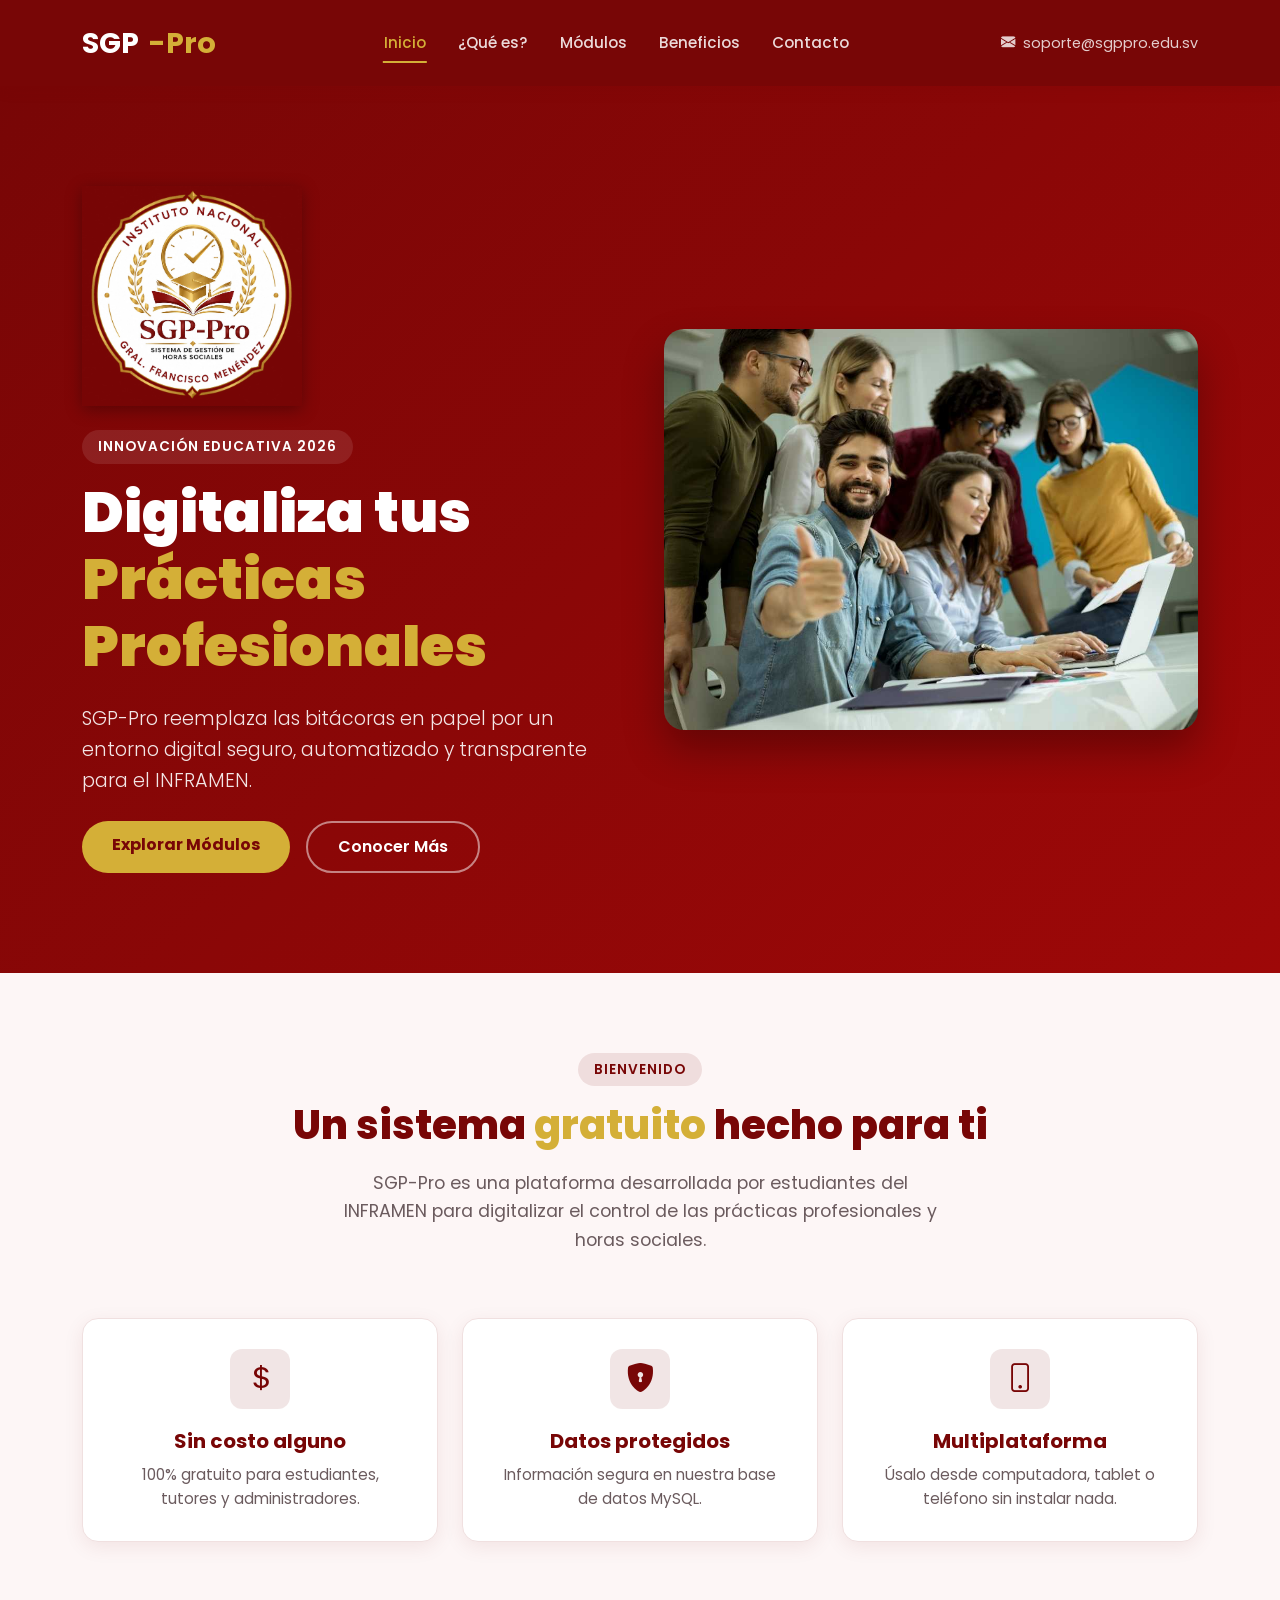
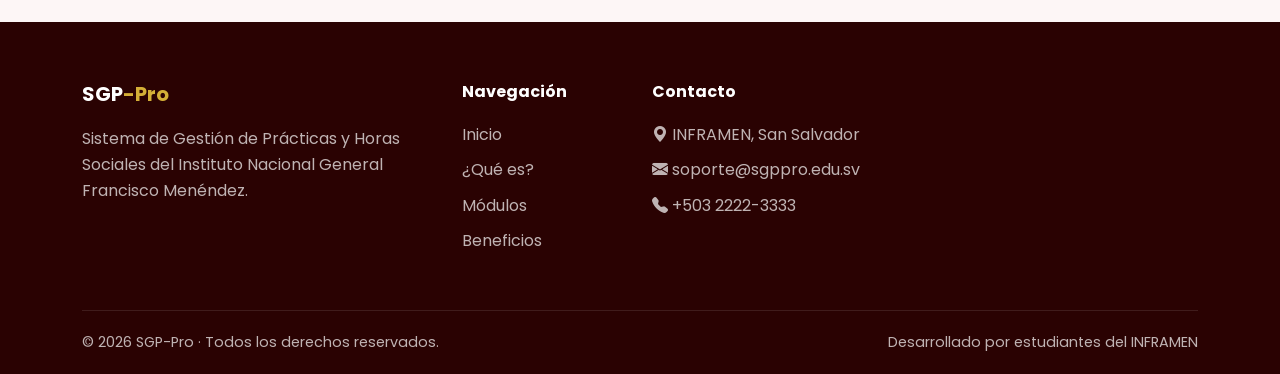
==== index.html @ e83a27ab "Add files via upload" ====
<!DOCTYPE html>
<html lang="es">
<head>
    <meta charset="UTF-8">
    <meta name="viewport" content="width=device-width, initial-scale=1.0">
    <title>Inicio | SGP-Pro</title>
    <link href="https://cdn.jsdelivr.net/npm/bootstrap@5.3.2/dist/css/bootstrap.min.css" rel="stylesheet">
    <link rel="stylesheet" href="https://cdn.jsdelivr.net/npm/bootstrap-icons@1.11.1/font/bootstrap-icons.css">
    <link href="https://fonts.googleapis.com/css2?family=Poppins:wght@300;400;500;600;700;800;900&display=swap" rel="stylesheet">
    <link rel="stylesheet" href="css/styles.css">
</head>
<body>

    <!-- NAVBAR HORIZONTAL (Solo texto, sin logo) -->
    <nav class="navbar navbar-expand-lg navbar-custom sticky-top">
        <div class="container">
            <a class="navbar-brand" href="index.html">
                SGP<span>-Pro</span>
            </a>
            <button class="navbar-toggler" type="button" data-bs-toggle="collapse" data-bs-target="#menuPrincipal">
                <span class="navbar-toggler-icon"></span>
            </button>
            <div class="collapse navbar-collapse" id="menuPrincipal">
                <ul class="navbar-nav mx-auto mb-2 mb-lg-0">
                    <li class="nav-item"><a class="nav-link active" href="index.html">Inicio</a></li>
                    <li class="nav-item"><a class="nav-link" href="que-es.html">¿Qué es?</a></li>
                    <li class="nav-item"><a class="nav-link" href="modulos.html">Módulos</a></li>
                    <li class="nav-item"><a class="nav-link" href="beneficios.html">Beneficios</a></li>
                    <li class="nav-item"><a class="nav-link" href="contacto.html">Contacto</a></li>
                </ul>
                <a href="mailto:soporte@sgppro.edu.sv" class="nav-contact d-none d-lg-flex">
                    <i class="bi bi-envelope-fill"></i> soporte@sgppro.edu.sv
                </a>
            </div>
        </div>
    </nav>

    <!-- HERO -->
    <section class="hero-section">
        <div class="container">
            <div class="row align-items-center g-5">
                <div class="col-lg-6">
                    <!-- ✅ LOGO AQUÍ, ENCIMA DE LA ETIQUETA -->
                    <img src="img/logo.png" alt="Logo SGP-Pro" class="hero-logo mb-4">
                    
                    <span class="section-tag" style="background: rgba(255,255,255,0.1); color: #fff;">Innovación Educativa 2026</span>
                    <h1 class="mb-4">Digitaliza tus <span class="text-gold">Prácticas Profesionales</span></h1>
                    <p class="lead mb-4">SGP-Pro reemplaza las bitácoras en papel por un entorno digital seguro, automatizado y transparente para el INFRAMEN.</p>
                    <div class="d-flex gap-3 flex-wrap">
                        <a href="modulos.html" class="btn btn-gold">Explorar Módulos</a>
                        <a href="que-es.html" class="btn btn-outline-custom">Conocer Más</a>
                    </div>
                </div>
                <div class="col-lg-6">
                    <img src="img/hero-estudiantes.jpg" alt="Estudiantes del INFRAMEN" class="hero-img">
                </div>
            </div>
        </div>
    </section>

    <!-- RESUMEN -->
    <section class="section-padding">
        <div class="container text-center">
            <span class="section-tag">Bienvenido</span>
            <h2 class="section-title">Un sistema <span class="text-gold">gratuito</span> hecho para ti</h2>
            <p class="section-subtitle">SGP-Pro es una plataforma desarrollada por estudiantes del INFRAMEN para digitalizar el control de las prácticas profesionales y horas sociales.</p>
            <div class="row g-4 mt-4">
                <div class="col-md-4">
                    <div class="card-custom">
                        <div class="card-icon mx-auto"><i class="bi bi-currency-dollar"></i></div>
                        <h4>Sin costo alguno</h4>
                        <p>100% gratuito para estudiantes, tutores y administradores.</p>
                    </div>
                </div>
                <div class="col-md-4">
                    <div class="card-custom">
                        <div class="card-icon mx-auto"><i class="bi bi-shield-lock-fill"></i></div>
                        <h4>Datos protegidos</h4>
                        <p>Información segura en nuestra base de datos MySQL.</p>
                    </div>
                </div>
                <div class="col-md-4">
                    <div class="card-custom">
                        <div class="card-icon mx-auto"><i class="bi bi-phone"></i></div>
                        <h4>Multiplataforma</h4>
                        <p>Úsalo desde computadora, tablet o teléfono sin instalar nada.</p>
                    </div>
                </div>
            </div>
        </div>
    </section>

    <!-- FOOTER -->
    <footer class="footer">
        <div class="container">
            <div class="row g-4">
                <div class="col-lg-4">
                    <h5>SGP<span class="text-gold">-Pro</span></h5>
                    <p>Sistema de Gestión de Prácticas y Horas Sociales del Instituto Nacional General Francisco Menéndez.</p>
                </div>
                <div class="col-lg-2 col-6">
                    <h6>Navegación</h6>
                    <ul>
                        <li><a href="index.html">Inicio</a></li>
                        <li><a href="que-es.html">¿Qué es?</a></li>
                        <li><a href="modulos.html">Módulos</a></li>
                        <li><a href="beneficios.html">Beneficios</a></li>
                    </ul>
                </div>
                <div class="col-lg-3 col-6">
                    <h6>Contacto</h6>
                    <ul>
                        <li><i class="bi bi-geo-alt-fill"></i> INFRAMEN, San Salvador</li>
                        <li><i class="bi bi-envelope-fill"></i> soporte@sgppro.edu.sv</li>
                        <li><i class="bi bi-telephone-fill"></i> +503 2222-3333</li>
                    </ul>
                </div>
            </div>
            <div class="footer-bottom">
                <div>© 2026 SGP-Pro · Todos los derechos reservados.</div>
                <div>Desarrollado por estudiantes del INFRAMEN</div>
            </div>
        </div>
    </footer>

    <script src="https://cdn.jsdelivr.net/npm/bootstrap@5.3.2/dist/js/bootstrap.bundle.min.js"></script>
</body>
</html>
---- css/styles.css ----
/* ============================================================
   SGP-PRO - HOJA DE ESTILOS PRINCIPAL
   Paleta: Rojo Sangre (#780606) + Dorado (#D4AF37)
   ============================================================ */

/* ==================== VARIABLES Y RESET ==================== */
:root {
    --color-primary: #780606;       /* Rojo Sangre Principal */
    --color-primary-light: #9e0808; /* Rojo Sangre Claro */
    --color-primary-dark: #4a0303;  /* Rojo Sangre Oscuro */
    --color-gold: #D4AF37;          /* Dorado (Acento) */
    --color-gold-hover: #B8962E;
    --color-bg-light: #fdf6f6;      /* Fondo claro con tinte rojo sutil */
    --color-text-dark: #2a0202;     /* Texto oscuro con tinte rojo */
    --color-text-muted: #6b5b5e;    /* Texto secundario */
    --color-text-light: #ffffff;
    --font-main: 'Poppins', sans-serif;
    --font-secondary: 'Inter', sans-serif;
}

* {
    margin: 0;
    padding: 0;
    box-sizing: border-box;
}

html {
    scroll-behavior: smooth;
}

body {
    font-family: var(--font-main);
    color: var(--color-text-dark);
    background-color: var(--color-bg-light);
    overflow-x: hidden;
    line-height: 1.6;
}

/* Utilidades de color */
.text-gold { color: var(--color-gold) !important; }
.text-primary-custom { color: var(--color-primary) !important; }
.bg-primary-custom { background-color: var(--color-primary) !important; }
.bg-light-custom { background-color: #fdf6f6 !important; }

/* ==================== NAVBAR HORIZONTAL ==================== */
.navbar-custom {
    background-color: var(--color-primary);
    padding: 15px 0;
    box-shadow: 0 4px 12px rgba(120, 6, 6, 0.2);
    transition: all 0.3s ease;
}

.navbar-custom .navbar-brand {
    display: flex;
    align-items: center;
    gap: 10px;
    color: white;
    font-weight: 700;
    font-size: 1.8rem; /* Texto un poco más grande ya que no hay logo */
    text-decoration: none;
}

.navbar-custom .navbar-brand span {
    color: var(--color-gold);
}

.navbar-custom .nav-link {
    color: rgba(255, 255, 255, 0.85) !important;
    font-weight: 500;
    font-size: 0.95rem;
    padding: 8px 16px !important;
    transition: color 0.3s ease;
    position: relative;
}

.navbar-custom .nav-link:hover,
.navbar-custom .nav-link.active {
    color: var(--color-gold) !important;
}

.navbar-custom .nav-link::after {
    content: '';
    position: absolute;
    bottom: 0;
    left: 50%;
    transform: translateX(-50%);
    width: 0;
    height: 2px;
    background-color: var(--color-gold);
    transition: width 0.3s ease;
}

.navbar-custom .nav-link:hover::after,
.navbar-custom .nav-link.active::after {
    width: 60%;
}

.navbar-custom .navbar-toggler {
    border-color: rgba(255,255,255,0.3);
}

.navbar-custom .navbar-toggler-icon {
    background-image: url("data:image/svg+xml,%3csvg xmlns='http://www.w3.org/2000/svg' viewBox='0 0 30 30'%3e%3cpath stroke='rgba(255, 255, 255, 0.8)' stroke-linecap='round' stroke-miterlimit='10' stroke-width='2' d='M4 7h22M4 15h22M4 23h22'/%3e%3c/svg%3e");
}

.nav-contact {
    color: rgba(255,255,255,0.8);
    font-size: 0.9rem;
    display: flex;
    align-items: center;
    gap: 8px;
    text-decoration: none;
    transition: color 0.3s ease;
}

.nav-contact:hover { color: var(--color-gold); }

/* ==================== HERO / CABECERAS DE PÁGINA ==================== */
.page-header {
    background: linear-gradient(135deg, var(--color-primary) 0%, var(--color-primary-light) 100%);
    padding: 80px 0 60px;
    color: white;
    text-align: center;
    position: relative;
}

.page-header h1 {
    font-size: 3rem;
    font-weight: 800;
    margin-bottom: 15px;
}

.page-header p {
    font-size: 1.15rem;
    opacity: 0.9;
    max-width: 700px;
    margin: 0 auto;
}

/* Hero de inicio específico */
.hero-section {
    background: linear-gradient(135deg, var(--color-primary) 0%, var(--color-primary-light) 100%);
    padding: 100px 0;
    color: white;
    position: relative;
    overflow: hidden;
}

.hero-logo {
    height: 220px; /* Antes 90px */
    width: auto;
    display: block;
    filter: drop-shadow(0 4px 8px rgba(0,0,0,0.3));
    margin-bottom: 20px;
}

.hero-section h1 {
    font-size: 3.5rem;
    font-weight: 900;
    line-height: 1.2;
}

.hero-section .lead {
    font-size: 1.2rem;
    opacity: 0.9;
}

.hero-img {
    border-radius: 20px;
    box-shadow: 0 20px 40px rgba(0,0,0,0.3);
    width: 100%;
    height: auto;
    object-fit: cover;
}

/* ==================== SECCIONES ==================== */
.section-padding { padding: 80px 0; }

.section-tag {
    display: inline-block;
    background-color: rgba(120, 6, 6, 0.1);
    color: var(--color-primary);
    padding: 6px 16px;
    border-radius: 50px;
    font-size: 0.85rem;
    font-weight: 600;
    text-transform: uppercase;
    letter-spacing: 1px;
    margin-bottom: 15px;
}

.section-title {
    font-size: 2.5rem;
    font-weight: 800;
    margin-bottom: 20px;
    color: var(--color-primary);
}

.section-subtitle {
    font-size: 1.1rem;
    color: var(--color-text-muted);
    max-width: 600px;
    margin: 0 auto 40px;
}

.lead-text {
    font-size: 1.15rem;
    color: var(--color-text-muted);
    line-height: 1.8;
}

/* ==================== TARJETAS GENÉRICAS ==================== */
.card-custom {
    background: white;
    border-radius: 16px;
    padding: 30px;
    box-shadow: 0 5px 20px rgba(120, 6, 6, 0.08);
    transition: transform 0.3s ease, box-shadow 0.3s ease;
    border: 1px solid #f0e0e0;
    height: 100%;
}

.card-custom:hover {
    transform: translateY(-8px);
    box-shadow: 0 15px 30px rgba(120, 6, 6, 0.15);
}

.card-icon {
    width: 60px;
    height: 60px;
    background-color: rgba(120, 6, 6, 0.1);
    color: var(--color-primary);
    border-radius: 12px;
    display: flex;
    align-items: center;
    justify-content: center;
    font-size: 1.8rem;
    margin-bottom: 20px;
}

.card-custom h4 {
    font-size: 1.25rem;
    font-weight: 700;
    margin-bottom: 10px;
    color: var(--color-primary);
}

.card-custom p {
    color: var(--color-text-muted);
    font-size: 0.95rem;
    margin-bottom: 0;
}

/* ==================== PROBLEMA / SOLUCIÓN ==================== */
.problem-card, .solution-card {
    background: white;
    border-radius: 16px;
    padding: 35px;
    height: 100%;
    box-shadow: 0 5px 20px rgba(120, 6, 6, 0.08);
    border: 1px solid #f0e0e0;
}

.problem-card { border-top: 4px solid #dc3545; }
.solution-card { border-top: 4px solid #198754; }

.card-icon-problem, .card-icon-solution {
    width: 60px;
    height: 60px;
    border-radius: 12px;
    display: flex;
    align-items: center;
    justify-content: center;
    font-size: 1.8rem;
    margin-bottom: 20px;
}

.card-icon-problem { background: rgba(220, 53, 69, 0.1); color: #dc3545; }
.card-icon-solution { background: rgba(25, 135, 84, 0.1); color: #198754; }

.problem-list, .solution-list {
    list-style: none;
    padding: 0;
    margin: 0;
}

.problem-list li, .solution-list li {
    padding: 10px 0;
    font-size: 0.95rem;
    color: var(--color-text-muted);
    display: flex;
    align-items: center;
    gap: 10px;
}

.problem-list li i { color: #dc3545; }
.solution-list li i { color: #198754; }

/* ==================== PASOS (CÓMO FUNCIONA) ==================== */
.step-card {
    background: white;
    border-radius: 16px;
    padding: 30px 20px;
    text-align: center;
    height: 100%;
    box-shadow: 0 5px 20px rgba(120, 6, 6, 0.08);
    border: 1px solid #f0e0e0;
    position: relative;
    transition: transform 0.3s ease;
}

.step-card:hover { transform: translateY(-8px); }

.step-number {
    position: absolute;
    top: -15px;
    left: 20px;
    background: var(--color-gold);
    color: var(--color-primary);
    font-weight: 800;
    font-size: 1.1rem;
    padding: 5px 15px;
    border-radius: 50px;
}

.step-icon {
    width: 70px;
    height: 70px;
    background: rgba(120, 6, 6, 0.1);
    color: var(--color-primary);
    border-radius: 50%;
    display: flex;
    align-items: center;
    justify-content: center;
    font-size: 2rem;
    margin: 20px auto 15px;
}

.step-card h5 {
    color: var(--color-primary);
    font-weight: 700;
    margin-bottom: 10px;
}

.step-card p {
    color: var(--color-text-muted);
    font-size: 0.9rem;
    margin: 0;
}

/* ==================== TESTIMONIOS ==================== */
.testimonial-card {
    background: white;
    border-radius: 16px;
    padding: 30px;
    height: 100%;
    box-shadow: 0 5px 20px rgba(120, 6, 6, 0.08);
    border: 1px solid #f0e0e0;
}

.testimonial-card .stars {
    color: var(--color-gold);
    margin-bottom: 15px;
    font-size: 1.1rem;
}

.testimonial-card p {
    font-style: italic;
    color: var(--color-text-muted);
    margin-bottom: 20px;
}

.testimonial-author {
    display: flex;
    align-items: center;
    gap: 12px;
}

.testimonial-author .avatar {
    width: 45px;
    height: 45px;
    background: var(--color-primary);
    color: white;
    border-radius: 50%;
    display: flex;
    align-items: center;
    justify-content: center;
    font-weight: 700;
}

.testimonial-author strong {
    display: block;
    color: var(--color-primary);
    font-size: 0.95rem;
}

.testimonial-author small {
    color: var(--color-text-muted);
    font-size: 0.8rem;
}

/* ==================== FAQ / ACORDEÓN ==================== */
.accordion-item {
    border: 1px solid #f0e0e0;
    border-radius: 12px !important;
    margin-bottom: 12px;
    overflow: hidden;
    box-shadow: 0 3px 10px rgba(120, 6, 6, 0.05);
}

.accordion-button {
    background: white;
    color: var(--color-primary);
    font-weight: 600;
    padding: 18px 20px;
}

.accordion-button:not(.collapsed) {
    background: rgba(120, 6, 6, 0.05);
    color: var(--color-primary);
    box-shadow: none;
}

.accordion-button:focus {
    box-shadow: 0 0 0 0.25rem rgba(120, 6, 6, 0.15);
    border-color: var(--color-primary);
}

.accordion-button i {
    color: var(--color-gold);
}

.accordion-body {
    color: var(--color-text-muted);
    font-size: 0.95rem;
}

/* ==================== BOTONES ==================== */
.btn-gold {
    background-color: var(--color-gold);
    color: var(--color-primary);
    font-weight: 700;
    padding: 12px 30px;
    border-radius: 50px;
    border: none;
    transition: all 0.3s ease;
}

.btn-gold:hover {
    background-color: var(--color-gold-hover);
    color: var(--color-primary);
    transform: scale(1.05);
}

.btn-outline-custom {
    border: 2px solid rgba(255,255,255,0.5);
    color: white;
    font-weight: 600;
    padding: 12px 30px;
    border-radius: 50px;
    background: transparent;
    transition: all 0.3s ease;
}

.btn-outline-custom:hover {
    background-color: white;
    color: var(--color-primary);
    border-color: white;
}

/* ==================== FORMULARIOS ==================== */
.form-control {
    border: 1px solid #e0d0d0;
    border-radius: 10px;
    padding: 12px 16px;
    font-family: var(--font-main);
}

.form-control:focus {
    border-color: var(--color-primary);
    box-shadow: 0 0 0 0.25rem rgba(120, 6, 6, 0.15);
}

.form-label {
    font-weight: 600;
    color: var(--color-primary);
    font-size: 0.9rem;
}

/* ==================== FOOTER ==================== */
.footer {
    background-color: #2a0202;
    color: rgba(255,255,255,0.7);
    padding: 60px 0 20px;
}

.footer h5, .footer h6 {
    color: white;
    font-weight: 700;
    margin-bottom: 20px;
}

.footer a {
    color: rgba(255,255,255,0.7);
    text-decoration: none;
    transition: color 0.3s ease;
}

.footer a:hover { color: var(--color-gold); }

.footer ul { list-style: none; padding: 0; }
.footer ul li { margin-bottom: 10px; }

.footer-bottom {
    border-top: 1px solid rgba(255,255,255,0.1);
    padding-top: 20px;
    margin-top: 40px;
    display: flex;
    justify-content: space-between;
    font-size: 0.9rem;
}

/* ==================== RESPONSIVE ==================== */
@media (max-width: 991.98px) {
    .hero-section h1 { font-size: 2.5rem; }
    .section-title { font-size: 2rem; }
    .page-header h1 { font-size: 2.2rem; }
}

@media (max-width: 575.98px) {
    .hero-section h1 { font-size: 2rem; }
    .section-title { font-size: 1.7rem; }
    .page-header h1 { font-size: 1.8rem; }
    .section-padding { padding: 50px 0; }
    .footer-bottom {
        flex-direction: column;
        text-align: center;
        gap: 10px;
    }
}
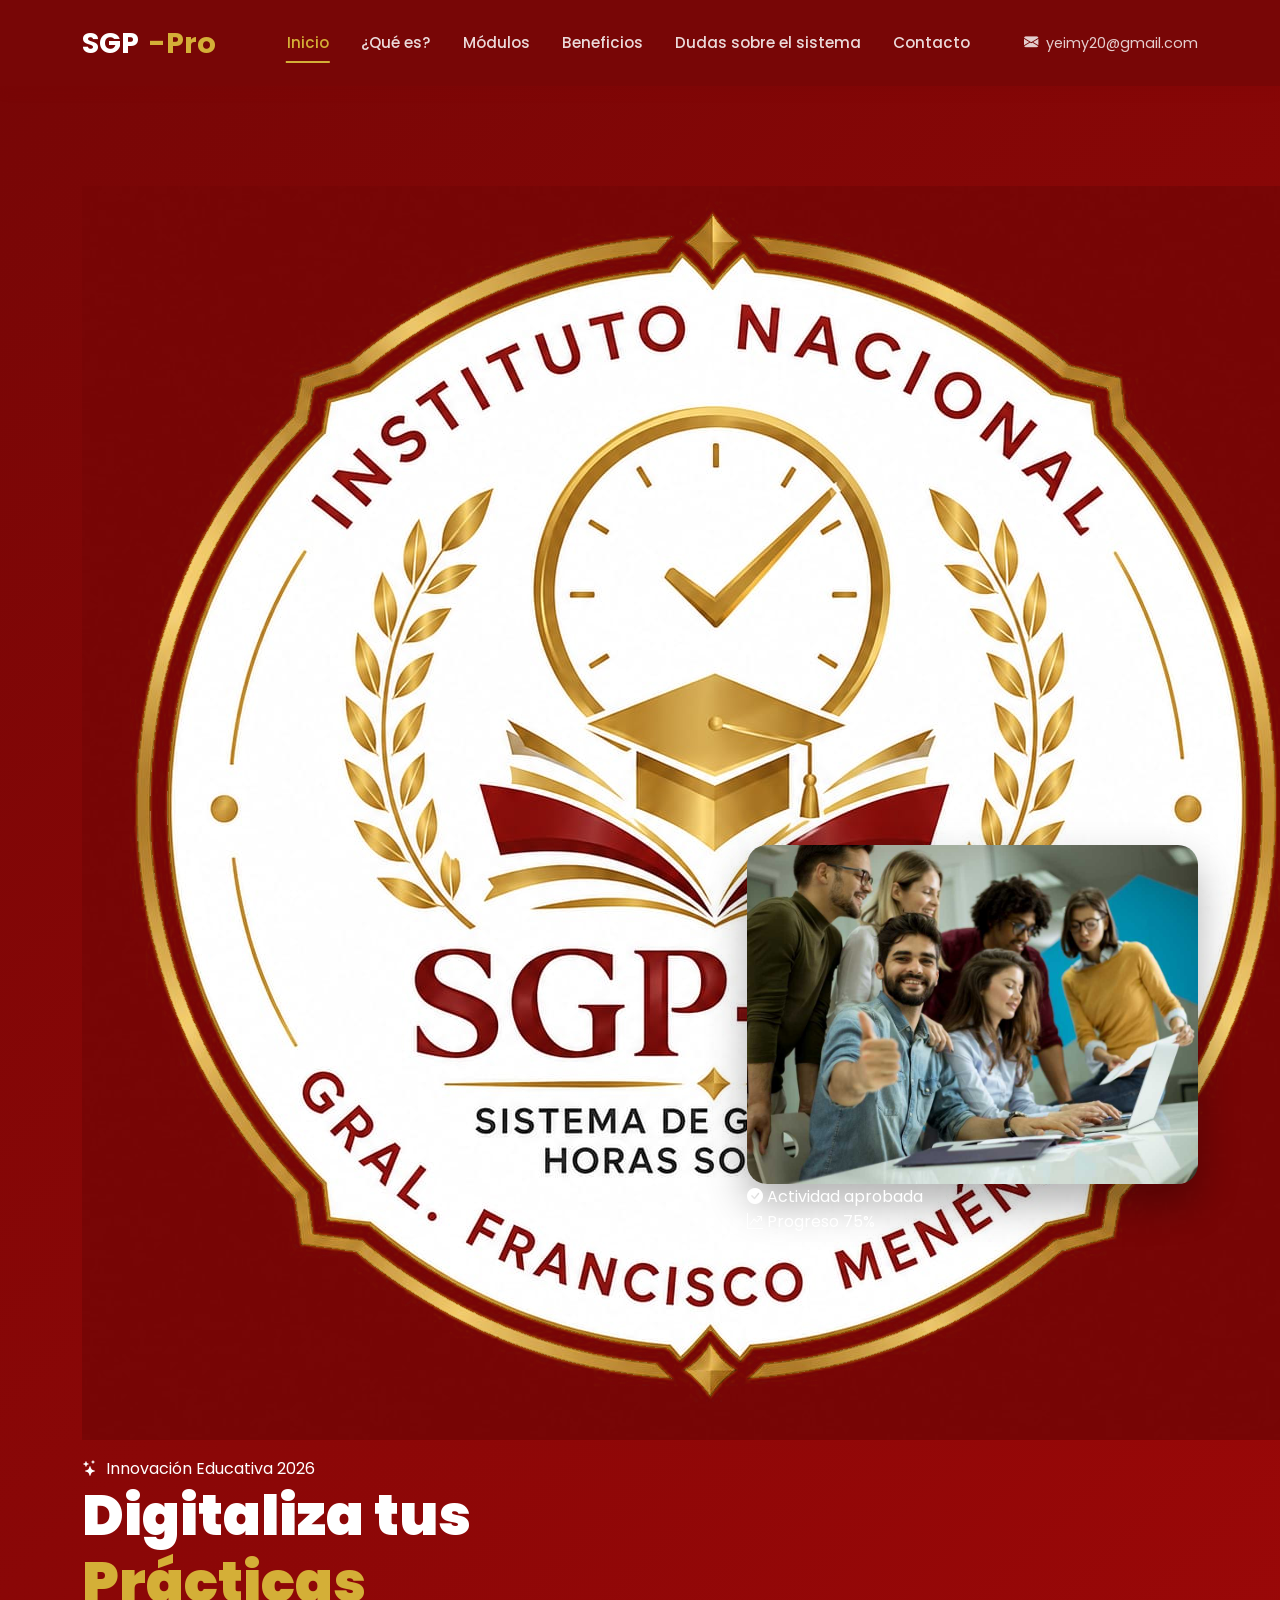
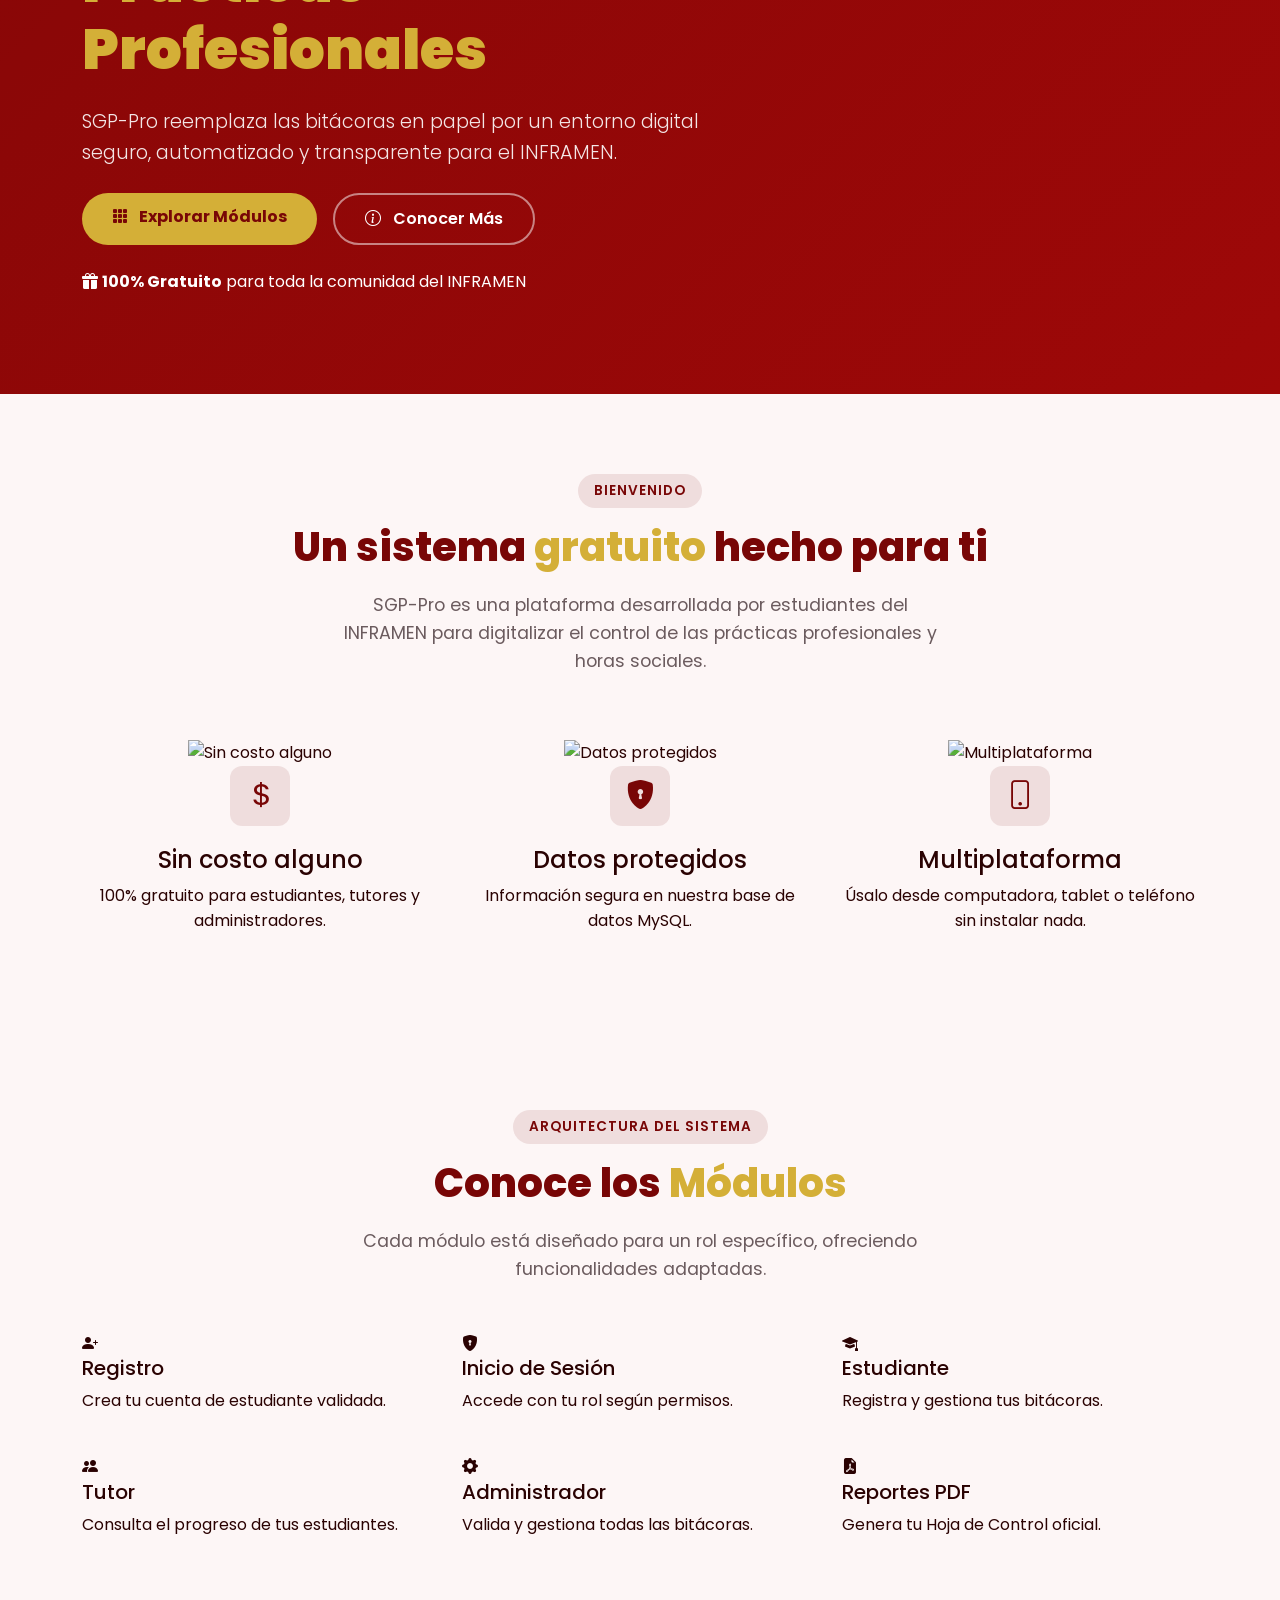
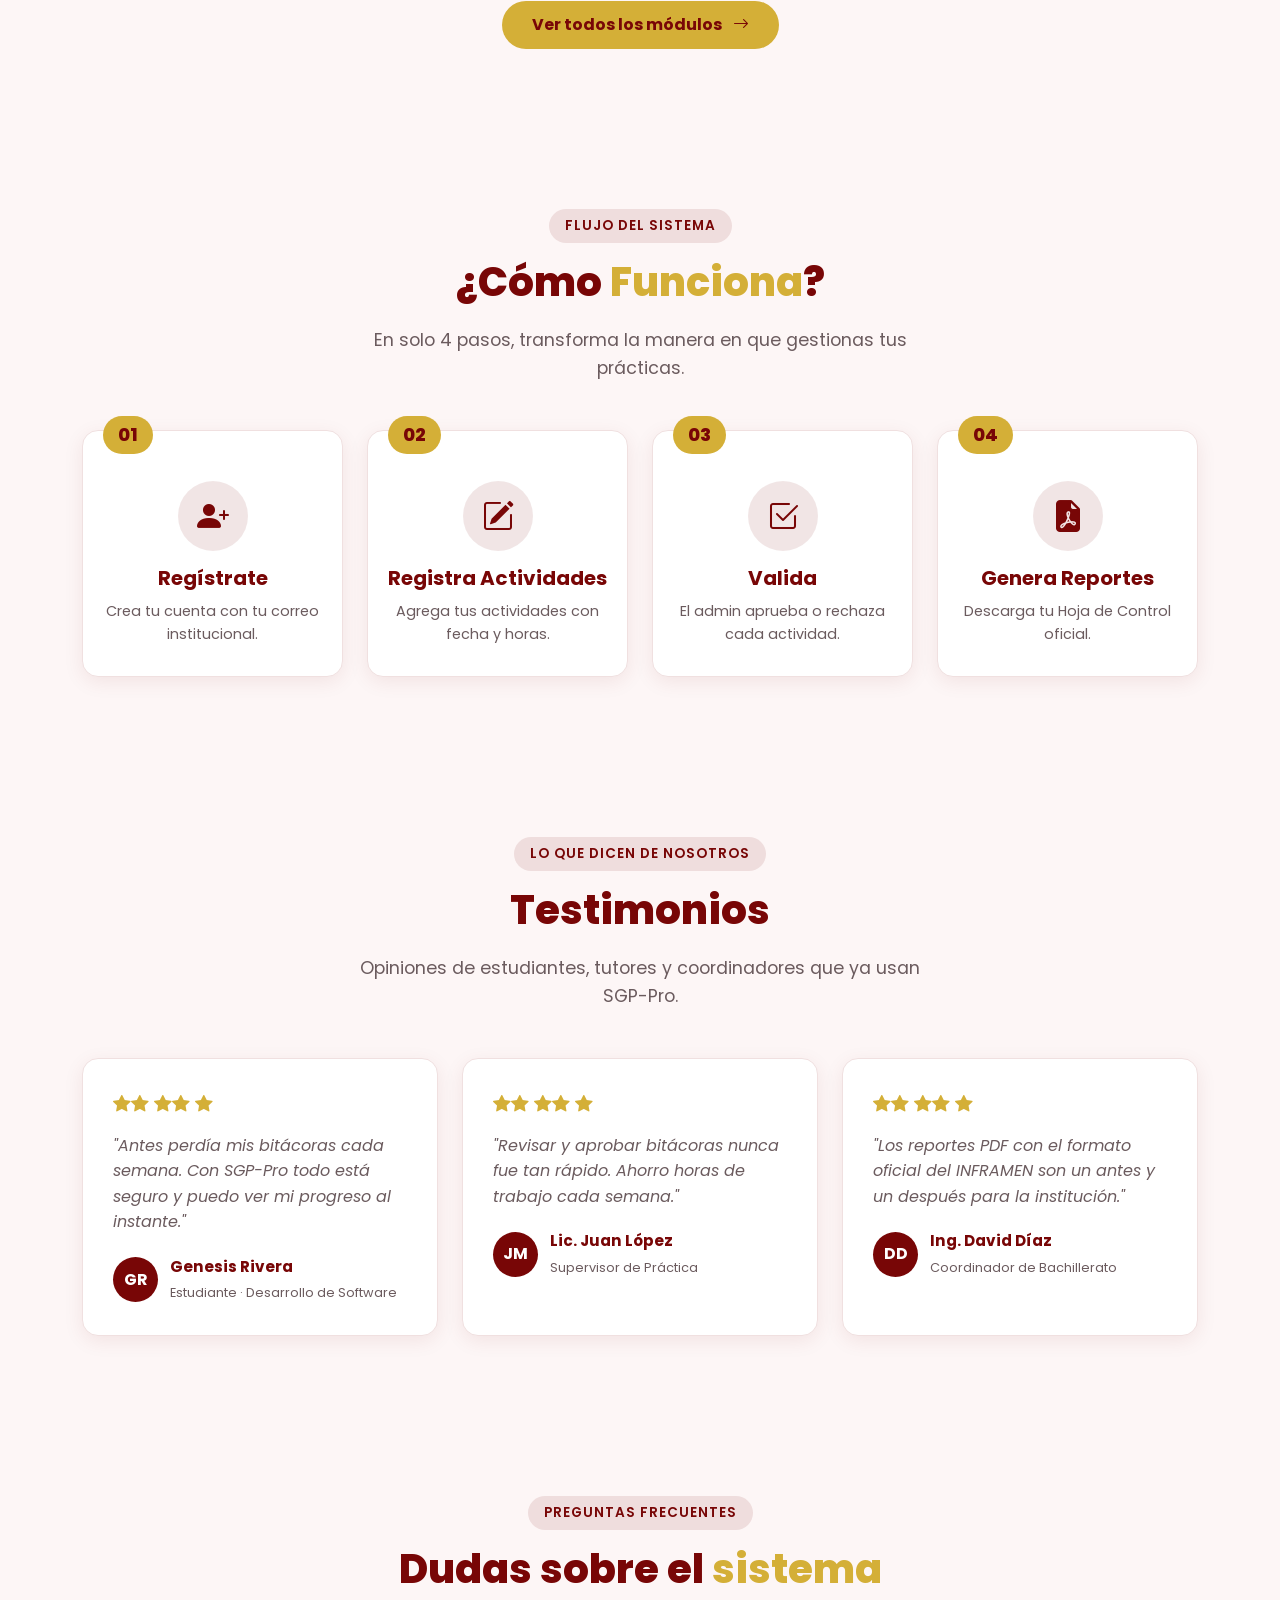
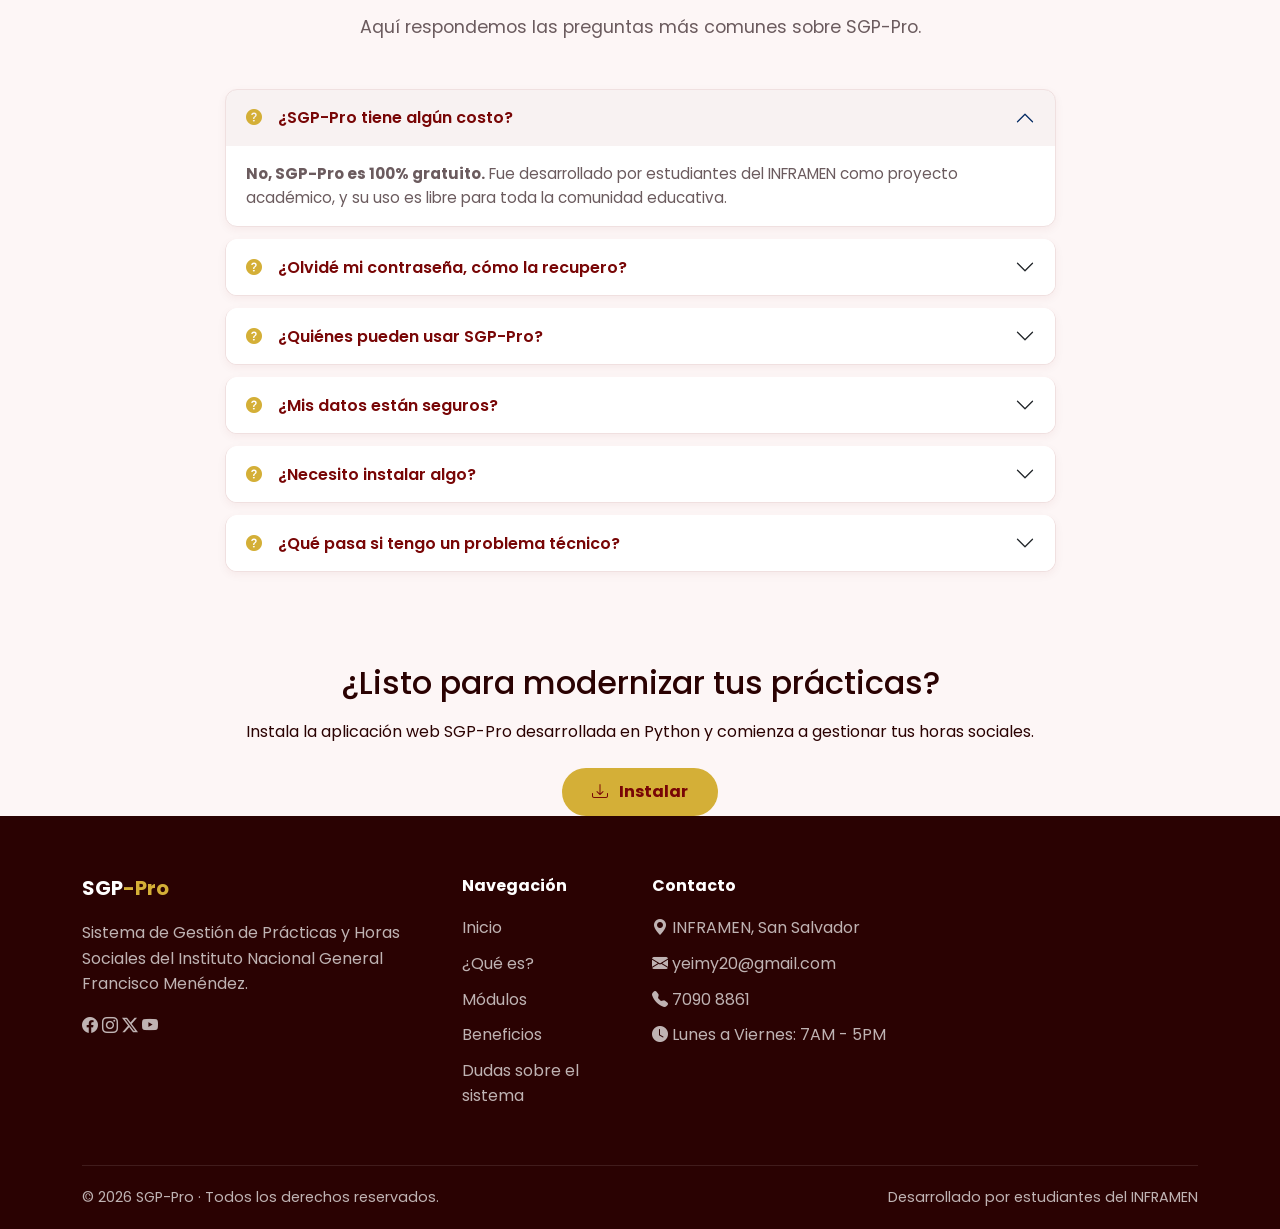
==== commit 59f0d15f: "Update print statement from 'Hello' to 'Goodbye'" ====
--- a/index.html
+++ b/index.html
@@ -3,20 +3,19 @@
 <head>
     <meta charset="UTF-8">
     <meta name="viewport" content="width=device-width, initial-scale=1.0">
+    <meta name="description" content="SGP-Pro - Sistema gratuito de gestión de prácticas profesionales y horas sociales del INFRAMEN.">
     <title>Inicio | SGP-Pro</title>
     <link href="https://cdn.jsdelivr.net/npm/bootstrap@5.3.2/dist/css/bootstrap.min.css" rel="stylesheet">
     <link rel="stylesheet" href="https://cdn.jsdelivr.net/npm/bootstrap-icons@1.11.1/font/bootstrap-icons.css">
-    <link href="https://fonts.googleapis.com/css2?family=Poppins:wght@300;400;500;600;700;800;900&display=swap" rel="stylesheet">
+    <link href="https://fonts.googleapis.com/css2?family=Poppins:wght@300;400;500;600;700;800;900&family=Inter:wght@300;400;500;600;700&display=swap" rel="stylesheet">
     <link rel="stylesheet" href="css/styles.css">
 </head>
 <body>
 
-    <!-- NAVBAR HORIZONTAL (Solo texto, sin logo) -->
+    <!-- NAVBAR -->
     <nav class="navbar navbar-expand-lg navbar-custom sticky-top">
         <div class="container">
-            <a class="navbar-brand" href="index.html">
-                SGP<span>-Pro</span>
-            </a>
+            <a class="navbar-brand" href="index.html">SGP<span>-Pro</span></a>
             <button class="navbar-toggler" type="button" data-bs-toggle="collapse" data-bs-target="#menuPrincipal">
                 <span class="navbar-toggler-icon"></span>
             </button>
@@ -26,39 +25,64 @@
                     <li class="nav-item"><a class="nav-link" href="que-es.html">¿Qué es?</a></li>
                     <li class="nav-item"><a class="nav-link" href="modulos.html">Módulos</a></li>
                     <li class="nav-item"><a class="nav-link" href="beneficios.html">Beneficios</a></li>
+                    <!-- ✅ CAMBIO: "FAQ" → "Dudas sobre el sistema" -->
+                    <li class="nav-item"><a class="nav-link" href="#faq">Dudas sobre el sistema</a></li>
                     <li class="nav-item"><a class="nav-link" href="contacto.html">Contacto</a></li>
                 </ul>
-                <a href="mailto:soporte@sgppro.edu.sv" class="nav-contact d-none d-lg-flex">
-                    <i class="bi bi-envelope-fill"></i> soporte@sgppro.edu.sv
+                <!-- ✅ CAMBIO: Correo de Yeimy -->
+                <a href="#" class="nav-contact d-none d-lg-flex" id="correoNavbar" onclick="copiarCorreo(event)">
+                    <i class="bi bi-envelope-fill"></i> yeimy20@gmail.com
                 </a>
             </div>
         </div>
     </nav>
 
-    <!-- HERO -->
+    <!-- HERO REDISEÑADO (sin tanto espacio) -->
     <section class="hero-section">
         <div class="container">
-            <div class="row align-items-center g-5">
-                <div class="col-lg-6">
-                    <!-- ✅ LOGO AQUÍ, ENCIMA DE LA ETIQUETA -->
-                    <img src="img/logo.png" alt="Logo SGP-Pro" class="hero-logo mb-4">
+            <div class="row align-items-center g-4">
+                <div class="col-lg-7">
+                    <!-- ✅ LOGO MÁS GRANDE SIN SOMBRA -->
+                    <img src="img/logo.png" alt="Logo SGP-Pro" class="hero-logo-large mb-3">
                     
-                    <span class="section-tag" style="background: rgba(255,255,255,0.1); color: #fff;">Innovación Educativa 2026</span>
+                    <span class="badge-hero mb-3">
+                        <i class="bi bi-stars me-1"></i> Innovación Educativa 2026
+                    </span>
                     <h1 class="mb-4">Digitaliza tus <span class="text-gold">Prácticas Profesionales</span></h1>
                     <p class="lead mb-4">SGP-Pro reemplaza las bitácoras en papel por un entorno digital seguro, automatizado y transparente para el INFRAMEN.</p>
-                    <div class="d-flex gap-3 flex-wrap">
-                        <a href="modulos.html" class="btn btn-gold">Explorar Módulos</a>
-                        <a href="que-es.html" class="btn btn-outline-custom">Conocer Más</a>
-                    </div>
-                </div>
-                <div class="col-lg-6">
-                    <img src="img/hero-estudiantes.jpg" alt="Estudiantes del INFRAMEN" class="hero-img">
-                </div>
-            </div>
-        </div>
-    </section>
-
-    <!-- RESUMEN -->
+                    <div class="d-flex gap-3 flex-wrap mb-4">
+                        <a href="modulos.html" class="btn btn-gold">
+                            <i class="bi bi-grid-3x3-gap-fill me-2"></i> Explorar Módulos
+                        </a>
+                        <a href="que-es.html" class="btn btn-outline-custom">
+                            <i class="bi bi-info-circle me-2"></i> Conocer Más
+                        </a>
+                    </div>
+                    <!-- ✅ BADGE DE GRATUITO -->
+                    <div class="badge-gratuito-hero">
+                        <i class="bi bi-gift-fill"></i>
+                        <span><strong>100% Gratuito</strong> para toda la comunidad del INFRAMEN</span>
+                    </div>
+                </div>
+                <div class="col-lg-5">
+                    <div class="hero-img-wrapper">
+                        <img src="img/hero-estudiantes.jpg" alt="Estudiantes del INFRAMEN" class="hero-img">
+                        <!-- ✅ Tarjetas flotantes sobre la imagen -->
+                        <div class="hero-card-float card-1">
+                            <i class="bi bi-check-circle-fill"></i>
+                            <span>Actividad aprobada</span>
+                        </div>
+                        <div class="hero-card-float card-2">
+                            <i class="bi bi-graph-up-arrow"></i>
+                            <span>Progreso 75%</span>
+                        </div>
+                    </div>
+                </div>
+            </div>
+        </div>
+    </section>
+
+    <!-- ✅ RESUMEN DE 3 CARDS CON IMÁGENES -->
     <section class="section-padding">
         <div class="container text-center">
             <span class="section-tag">Bienvenido</span>
@@ -66,26 +90,341 @@
             <p class="section-subtitle">SGP-Pro es una plataforma desarrollada por estudiantes del INFRAMEN para digitalizar el control de las prácticas profesionales y horas sociales.</p>
             <div class="row g-4 mt-4">
                 <div class="col-md-4">
-                    <div class="card-custom">
-                        <div class="card-icon mx-auto"><i class="bi bi-currency-dollar"></i></div>
-                        <h4>Sin costo alguno</h4>
-                        <p>100% gratuito para estudiantes, tutores y administradores.</p>
+                    <div class="feature-card-img">
+                        <div class="feature-img-wrapper">
+                            <img src="https://images.unsplash.com/photo-1554224155-6726b3ff858f?w=600" alt="Sin costo alguno">
+                        </div>
+                        <div class="feature-body">
+                            <div class="card-icon mx-auto"><i class="bi bi-currency-dollar"></i></div>
+                            <h4>Sin costo alguno</h4>
+                            <p>100% gratuito para estudiantes, tutores y administradores.</p>
+                        </div>
                     </div>
                 </div>
                 <div class="col-md-4">
-                    <div class="card-custom">
-                        <div class="card-icon mx-auto"><i class="bi bi-shield-lock-fill"></i></div>
-                        <h4>Datos protegidos</h4>
-                        <p>Información segura en nuestra base de datos MySQL.</p>
+                    <div class="feature-card-img">
+                        <div class="feature-img-wrapper">
+                            <img src="https://images.unsplash.com/photo-1563986768609-322da13575f3?w=600" alt="Datos protegidos">
+                        </div>
+                        <div class="feature-body">
+                            <div class="card-icon mx-auto"><i class="bi bi-shield-lock-fill"></i></div>
+                            <h4>Datos protegidos</h4>
+                            <p>Información segura en nuestra base de datos MySQL.</p>
+                        </div>
                     </div>
                 </div>
                 <div class="col-md-4">
-                    <div class="card-custom">
-                        <div class="card-icon mx-auto"><i class="bi bi-phone"></i></div>
-                        <h4>Multiplataforma</h4>
-                        <p>Úsalo desde computadora, tablet o teléfono sin instalar nada.</p>
-                    </div>
-                </div>
+                    <div class="feature-card-img">
+                        <div class="feature-img-wrapper">
+                            <img src="https://images.unsplash.com/photo-1512941937669-90a1b58e7e9c?w=600" alt="Multiplataforma">
+                        </div>
+                        <div class="feature-body">
+                            <div class="card-icon mx-auto"><i class="bi bi-phone"></i></div>
+                            <h4>Multiplataforma</h4>
+                            <p>Úsalo desde computadora, tablet o teléfono sin instalar nada.</p>
+                        </div>
+                    </div>
+                </div>
+            </div>
+        </div>
+    </section>
+
+    <!-- ✅ MÓDULOS DEL SISTEMA (resumen en index) -->
+    <section class="section-padding bg-light-custom">
+        <div class="container">
+            <div class="text-center mb-5">
+                <span class="section-tag">Arquitectura del Sistema</span>
+                <h2 class="section-title">Conoce los <span class="text-gold">Módulos</span></h2>
+                <p class="section-subtitle">Cada módulo está diseñado para un rol específico, ofreciendo funcionalidades adaptadas.</p>
+            </div>
+
+            <div class="row g-4">
+                <div class="col-md-6 col-lg-4">
+                    <div class="module-card-mini">
+                        <div class="module-card-icon-mini"><i class="bi bi-person-plus-fill"></i></div>
+                        <h5>Registro</h5>
+                        <p>Crea tu cuenta de estudiante validada.</p>
+                    </div>
+                </div>
+                <div class="col-md-6 col-lg-4">
+                    <div class="module-card-mini">
+                        <div class="module-card-icon-mini"><i class="bi bi-shield-lock-fill"></i></div>
+                        <h5>Inicio de Sesión</h5>
+                        <p>Accede con tu rol según permisos.</p>
+                    </div>
+                </div>
+                <div class="col-md-6 col-lg-4">
+                    <div class="module-card-mini">
+                        <div class="module-card-icon-mini"><i class="bi bi-mortarboard-fill"></i></div>
+                        <h5>Estudiante</h5>
+                        <p>Registra y gestiona tus bitácoras.</p>
+                    </div>
+                </div>
+                <div class="col-md-6 col-lg-4">
+                    <div class="module-card-mini">
+                        <div class="module-card-icon-mini"><i class="bi bi-people-fill"></i></div>
+                        <h5>Tutor</h5>
+                        <p>Consulta el progreso de tus estudiantes.</p>
+                    </div>
+                </div>
+                <div class="col-md-6 col-lg-4">
+                    <div class="module-card-mini">
+                        <div class="module-card-icon-mini"><i class="bi bi-gear-fill"></i></div>
+                        <h5>Administrador</h5>
+                        <p>Valida y gestiona todas las bitácoras.</p>
+                    </div>
+                </div>
+                <div class="col-md-6 col-lg-4">
+                    <div class="module-card-mini">
+                        <div class="module-card-icon-mini"><i class="bi bi-file-earmark-pdf-fill"></i></div>
+                        <h5>Reportes PDF</h5>
+                        <p>Genera tu Hoja de Control oficial.</p>
+                    </div>
+                </div>
+            </div>
+
+            <div class="text-center mt-5">
+                <a href="modulos.html" class="btn btn-gold">
+                    Ver todos los módulos <i class="bi bi-arrow-right ms-2"></i>
+                </a>
+            </div>
+        </div>
+    </section>
+
+    <!-- ✅ CÓMO FUNCIONA -->
+    <section class="section-padding">
+        <div class="container">
+            <div class="text-center mb-5">
+                <span class="section-tag">Flujo del Sistema</span>
+                <h2 class="section-title">¿Cómo <span class="text-gold">Funciona</span>?</h2>
+                <p class="section-subtitle">En solo 4 pasos, transforma la manera en que gestionas tus prácticas.</p>
+            </div>
+
+            <div class="row g-4">
+                <div class="col-md-6 col-lg-3">
+                    <div class="step-card">
+                        <div class="step-number">01</div>
+                        <div class="step-icon"><i class="bi bi-person-plus-fill"></i></div>
+                        <h5>Regístrate</h5>
+                        <p>Crea tu cuenta con tu correo institucional.</p>
+                    </div>
+                </div>
+                <div class="col-md-6 col-lg-3">
+                    <div class="step-card">
+                        <div class="step-number">02</div>
+                        <div class="step-icon"><i class="bi bi-pencil-square"></i></div>
+                        <h5>Registra Actividades</h5>
+                        <p>Agrega tus actividades con fecha y horas.</p>
+                    </div>
+                </div>
+                <div class="col-md-6 col-lg-3">
+                    <div class="step-card">
+                        <div class="step-number">03</div>
+                        <div class="step-icon"><i class="bi bi-check2-square"></i></div>
+                        <h5>Valida</h5>
+                        <p>El admin aprueba o rechaza cada actividad.</p>
+                    </div>
+                </div>
+                <div class="col-md-6 col-lg-3">
+                    <div class="step-card">
+                        <div class="step-number">04</div>
+                        <div class="step-icon"><i class="bi bi-file-earmark-pdf-fill"></i></div>
+                        <h5>Genera Reportes</h5>
+                        <p>Descarga tu Hoja de Control oficial.</p>
+                    </div>
+                </div>
+            </div>
+        </div>
+    </section>
+
+    <!-- ✅ TESTIMONIOS -->
+    <section class="section-padding bg-light-custom">
+        <div class="container">
+            <div class="text-center mb-5">
+                <span class="section-tag">Lo que dicen de nosotros</span>
+                <h2 class="section-title">Testimonios</h2>
+                <p class="section-subtitle">Opiniones de estudiantes, tutores y coordinadores que ya usan SGP-Pro.</p>
+            </div>
+
+            <div class="row g-4">
+                <div class="col-md-4">
+                    <div class="testimonial-card">
+                        <div class="stars">
+                            <i class="bi bi-star-fill"></i><i class="bi bi-star-fill"></i>
+                            <i class="bi bi-star-fill"></i><i class="bi bi-star-fill"></i>
+                            <i class="bi bi-star-fill"></i>
+                        </div>
+                        <p>"Antes perdía mis bitácoras cada semana. Con SGP-Pro todo está seguro y puedo ver mi progreso al instante."</p>
+                        <div class="testimonial-author">
+                            <div class="avatar">GR</div>
+                            <div>
+                                <strong>Genesis Rivera</strong>
+                                <small>Estudiante · Desarrollo de Software</small>
+                            </div>
+                        </div>
+                    </div>
+                </div>
+                <div class="col-md-4">
+                    <div class="testimonial-card">
+                        <div class="stars">
+                            <i class="bi bi-star-fill"></i><i class="bi bi-star-fill"></i>
+                            <i class="bi bi-star-fill"></i><i class="bi bi-star-fill"></i>
+                            <i class="bi bi-star-fill"></i>
+                        </div>
+                        <p>"Revisar y aprobar bitácoras nunca fue tan rápido. Ahorro horas de trabajo cada semana."</p>
+                        <div class="testimonial-author">
+                            <div class="avatar">JM</div>
+                            <div>
+                                <strong>Lic. Juan López</strong>
+                                <small>Supervisor de Práctica</small>
+                            </div>
+                        </div>
+                    </div>
+                </div>
+                <div class="col-md-4">
+                    <div class="testimonial-card">
+                        <div class="stars">
+                            <i class="bi bi-star-fill"></i><i class="bi bi-star-fill"></i>
+                            <i class="bi bi-star-fill"></i><i class="bi bi-star-fill"></i>
+                            <i class="bi bi-star-fill"></i>
+                        </div>
+                        <p>"Los reportes PDF con el formato oficial del INFRAMEN son un antes y un después para la institución."</p>
+                        <div class="testimonial-author">
+                            <div class="avatar">DD</div>
+                            <div>
+                                <strong>Ing. David Díaz</strong>
+                                <small>Coordinador de Bachillerato</small>
+                            </div>
+                        </div>
+                    </div>
+                </div>
+            </div>
+        </div>
+    </section>
+
+    <!-- ✅ PREGUNTAS FRECUENTES (FAQ) -->
+    <section id="faq" class="section-padding">
+        <div class="container">
+            <div class="text-center mb-5">
+                <span class="section-tag">Preguntas Frecuentes</span>
+                <h2 class="section-title">Dudas sobre el <span class="text-gold">sistema</span></h2>
+                <p class="section-subtitle">Aquí respondemos las preguntas más comunes sobre SGP-Pro.</p>
+            </div>
+
+            <div class="row justify-content-center">
+                <div class="col-lg-9">
+                    <div class="accordion" id="faqAccordion">
+                        <div class="accordion-item">
+                            <h2 class="accordion-header">
+                                <button class="accordion-button" type="button" data-bs-toggle="collapse" data-bs-target="#faq1">
+                                    <i class="bi bi-question-circle-fill me-3"></i>
+                                    ¿SGP-Pro tiene algún costo?
+                                </button>
+                            </h2>
+                            <div id="faq1" class="accordion-collapse collapse show" data-bs-parent="#faqAccordion">
+                                <div class="accordion-body">
+                                    <strong>No, SGP-Pro es 100% gratuito.</strong> Fue desarrollado por estudiantes del 
+                                    INFRAMEN como proyecto académico, y su uso es libre para toda la comunidad educativa.
+                                </div>
+                            </div>
+                        </div>
+                        <div class="accordion-item">
+                            <h2 class="accordion-header">
+                                <button class="accordion-button collapsed" type="button" data-bs-toggle="collapse" data-bs-target="#faq2">
+                                    <i class="bi bi-question-circle-fill me-3"></i>
+                                    ¿Olvidé mi contraseña, cómo la recupero?
+                                </button>
+                            </h2>
+                            <div id="faq2" class="accordion-collapse collapse" data-bs-parent="#faqAccordion">
+                                <div class="accordion-body">
+                                    Contacta al administrador a través de <a href="mailto:yeimy20@gmail.com">yeimy20@gmail.com</a>. 
+                                    Estamos trabajando en el módulo de recuperación automática.
+                                </div>
+                            </div>
+                        </div>
+                        <div class="accordion-item">
+                            <h2 class="accordion-header">
+                                <button class="accordion-button collapsed" type="button" data-bs-toggle="collapse" data-bs-target="#faq3">
+                                    <i class="bi bi-question-circle-fill me-3"></i>
+                                    ¿Quiénes pueden usar SGP-Pro?
+                                </button>
+                            </h2>
+                            <div id="faq3" class="accordion-collapse collapse" data-bs-parent="#faqAccordion">
+                                <div class="accordion-body">
+                                    <ul class="mb-0">
+                                        <li><strong>Estudiantes:</strong> Registran sus actividades diarias.</li>
+                                        <li><strong>Tutores:</strong> Consultan el progreso de sus estudiantes.</li>
+                                        <li><strong>Administradores:</strong> Validan y generan reportes.</li>
+                                    </ul>
+                                </div>
+                            </div>
+                        </div>
+                        <div class="accordion-item">
+                            <h2 class="accordion-header">
+                                <button class="accordion-button collapsed" type="button" data-bs-toggle="collapse" data-bs-target="#faq4">
+                                    <i class="bi bi-question-circle-fill me-3"></i>
+                                    ¿Mis datos están seguros?
+                                </button>
+                            </h2>
+                            <div id="faq4" class="accordion-collapse collapse" data-bs-parent="#faqAccordion">
+                                <div class="accordion-body">
+                                    <strong>Sí.</strong> Tu información se almacena en MySQL con validaciones estrictas 
+                                    y control de acceso por roles. Nunca compartimos datos con terceros.
+                                </div>
+                            </div>
+                        </div>
+                        <!-- ✅ RESPUESTA ACTUALIZADA: SÍ SE INSTALA -->
+                        <div class="accordion-item">
+                            <h2 class="accordion-header">
+                                <button class="accordion-button collapsed" type="button" data-bs-toggle="collapse" data-bs-target="#faq5">
+                                    <i class="bi bi-question-circle-fill me-3"></i>
+                                    ¿Necesito instalar algo?
+                                </button>
+                            </h2>
+                            <div id="faq5" class="accordion-collapse collapse" data-bs-parent="#faqAccordion">
+                                <div class="accordion-body">
+                                    <strong>Sí, se debe instalar la aplicación web desarrollada en Python.</strong> 
+                                    La aplicación SGP-Pro está construida con Python y Tkinter, y requiere su instalación 
+                                    para acceder a todas las funcionalidades del sistema (registro de bitácoras, validación, 
+                                    generación de reportes, etc.). Puedes descargarla desde el botón de <strong>"Instalar"</strong> 
+                                    en la parte inferior de esta página.
+                                </div>
+                            </div>
+                        </div>
+                        <!-- ✅ RESPUESTA ACTUALIZADA: DATOS CORRECTOS -->
+                        <div class="accordion-item">
+                            <h2 class="accordion-header">
+                                <button class="accordion-button collapsed" type="button" data-bs-toggle="collapse" data-bs-target="#faq6">
+                                    <i class="bi bi-question-circle-fill me-3"></i>
+                                    ¿Qué pasa si tengo un problema técnico?
+                                </button>
+                            </h2>
+                            <div id="faq6" class="accordion-collapse collapse" data-bs-parent="#faqAccordion">
+                                <div class="accordion-body">
+                                    Si tienes un problema con tu correo o necesitas restablecer tu contraseña, 
+                                    contacta con el administrador:
+                                    <ul class="mt-2 mb-0">
+                                        <li><i class="bi bi-envelope-fill me-2"></i> <a href="mailto:yeimy20@gmail.com">yeimy20@gmail.com</a></li>
+                                        <li><i class="bi bi-telephone-fill me-2"></i> <strong>7090 8861</strong></li>
+                                    </ul>
+                                </div>
+                            </div>
+                        </div>
+                    </div>
+                </div>
+            </div>
+        </div>
+    </section>
+
+    <!-- ✅ CTA FINAL: SOLO BOTÓN DE INSTALAR (simulado) -->
+    <section class="cta-section">
+        <div class="container text-center">
+            <h2 class="mb-3">¿Listo para modernizar tus prácticas?</h2>
+            <p class="mb-4">Instala la aplicación web SGP-Pro desarrollada en Python y comienza a gestionar tus horas sociales.</p>
+            <div class="d-flex gap-3 justify-content-center flex-wrap">
+                <button type="button" class="btn btn-gold" id="btnInstalar" onclick="instalarApp()">
+                    <i class="bi bi-download me-2"></i> Instalar
+                </button>
             </div>
         </div>
     </section>
@@ -97,6 +436,12 @@
                 <div class="col-lg-4">
                     <h5>SGP<span class="text-gold">-Pro</span></h5>
                     <p>Sistema de Gestión de Prácticas y Horas Sociales del Instituto Nacional General Francisco Menéndez.</p>
+                    <div class="social-links">
+                        <a href="#" aria-label="Facebook"><i class="bi bi-facebook"></i></a>
+                        <a href="#" aria-label="Instagram"><i class="bi bi-instagram"></i></a>
+                        <a href="#" aria-label="Twitter"><i class="bi bi-twitter-x"></i></a>
+                        <a href="#" aria-label="YouTube"><i class="bi bi-youtube"></i></a>
+                    </div>
                 </div>
                 <div class="col-lg-2 col-6">
                     <h6>Navegación</h6>
@@ -105,14 +450,17 @@
                         <li><a href="que-es.html">¿Qué es?</a></li>
                         <li><a href="modulos.html">Módulos</a></li>
                         <li><a href="beneficios.html">Beneficios</a></li>
+                        <li><a href="#faq">Dudas sobre el sistema</a></li>
                     </ul>
                 </div>
                 <div class="col-lg-3 col-6">
                     <h6>Contacto</h6>
                     <ul>
                         <li><i class="bi bi-geo-alt-fill"></i> INFRAMEN, San Salvador</li>
-                        <li><i class="bi bi-envelope-fill"></i> soporte@sgppro.edu.sv</li>
-                        <li><i class="bi bi-telephone-fill"></i> +503 2222-3333</li>
+                        <!-- ✅ Correo de Yeimy -->
+                        <li><i class="bi bi-envelope-fill"></i> yeimy20@gmail.com</li>
+                        <li><i class="bi bi-telephone-fill"></i> 7090 8861</li>
+                        <li><i class="bi bi-clock-fill"></i> Lunes a Viernes: 7AM - 5PM</li>
                     </ul>
                 </div>
             </div>
@@ -123,6 +471,125 @@
         </div>
     </footer>
 
+    <!-- ✅ SCRIPT PARA COPIAR EL CORREO Y SIMULAR INSTALACIÓN -->
+    <script>
+        // ✅ Función para copiar el correo al portapapeles
+        function copiarCorreo(event) {
+            event.preventDefault();
+            const correo = "yeimy20@gmail.com";
+            
+            if (navigator.clipboard && window.isSecureContext) {
+                navigator.clipboard.writeText(correo).then(() => {
+                    mostrarNotificacion("¡Correo copiado! " + correo);
+                }).catch(() => {
+                    copiarFallback(correo);
+                });
+            } else {
+                copiarFallback(correo);
+            }
+        }
+        
+        function copiarFallback(texto) {
+            const textarea = document.createElement('textarea');
+            textarea.value = texto;
+            textarea.style.position = 'fixed';
+            textarea.style.opacity = '0';
+            document.body.appendChild(textarea);
+            textarea.select();
+            try {
+                document.execCommand('copy');
+                mostrarNotificacion("¡Correo copiado! " + texto);
+            } catch (err) {
+                alert("No se pudo copiar el correo. Por favor, cópialo manualmente: " + texto);
+            }
+            document.body.removeChild(textarea);
+        }
+        
+        function mostrarNotificacion(mensaje) {
+            const notif = document.createElement('div');
+            notif.textContent = mensaje;
+            notif.style.cssText = `
+                position: fixed;
+                bottom: 100px;
+                left: 50%;
+                transform: translateX(-50%);
+                background: #780606;
+                color: white;
+                padding: 12px 24px;
+                border-radius: 50px;
+                font-weight: 600;
+                font-size: 0.9rem;
+                box-shadow: 0 10px 30px rgba(120, 6, 6, 0.4);
+                z-index: 9999;
+                opacity: 0;
+                transition: opacity 0.3s ease;
+            `;
+            document.body.appendChild(notif);
+            
+            setTimeout(() => { notif.style.opacity = '1'; }, 10);
+            setTimeout(() => {
+                notif.style.opacity = '0';
+                setTimeout(() => notif.remove(), 300);
+            }, 2500);
+        }
+        
+        function instalarApp() {
+            const btn = document.getElementById('btnInstalar');
+            const textoOriginal = btn.innerHTML;
+            
+            btn.innerHTML = '<i class="bi bi-hourglass-split me-2"></i> Instalando...';
+            btn.disabled = true;
+            
+            setTimeout(() => {
+                btn.innerHTML = '<i class="bi bi-check-circle-fill me-2"></i> ¡Instalación simulada!';
+                
+                setTimeout(() => {
+                    btn.innerHTML = textoOriginal;
+                    btn.disabled = false;
+                }, 2500);
+                
+                const notif = document.createElement('div');
+                notif.innerHTML = `
+                    <div style="display: flex; align-items: center; gap: 12px;">
+                        <i class="bi bi-info-circle-fill" style="font-size: 1.5rem;"></i>
+                        <div>
+                            <strong>Demo:</strong> Esta es una instalación simulada.<br>
+                            <small style="opacity: 0.9;">La app real está en desarrollo.</small>
+                        </div>
+                    </div>
+                `;
+                notif.style.cssText = `
+                    position: fixed;
+                    top: 100px;
+                    right: 25px;
+                    background: linear-gradient(135deg, #780606, #9e0808);
+                    color: white;
+                    padding: 18px 24px;
+                    border-radius: 14px;
+                    font-size: 0.9rem;
+                    box-shadow: 0 15px 40px rgba(120, 6, 6, 0.5);
+                    z-index: 9999;
+                    max-width: 350px;
+                    opacity: 0;
+                    transform: translateX(50px);
+                    transition: all 0.4s ease;
+                `;
+                document.body.appendChild(notif);
+                
+                setTimeout(() => {
+                    notif.style.opacity = '1';
+                    notif.style.transform = 'translateX(0)';
+                }, 10);
+                
+                setTimeout(() => {
+                    notif.style.opacity = '0';
+                    notif.style.transform = 'translateX(50px)';
+                    setTimeout(() => notif.remove(), 400);
+                }, 3500);
+            }, 2000);
+        }
+    </script>
+
     <script src="https://cdn.jsdelivr.net/npm/bootstrap@5.3.2/dist/js/bootstrap.bundle.min.js"></script>
 </body>
-</html>+</html>
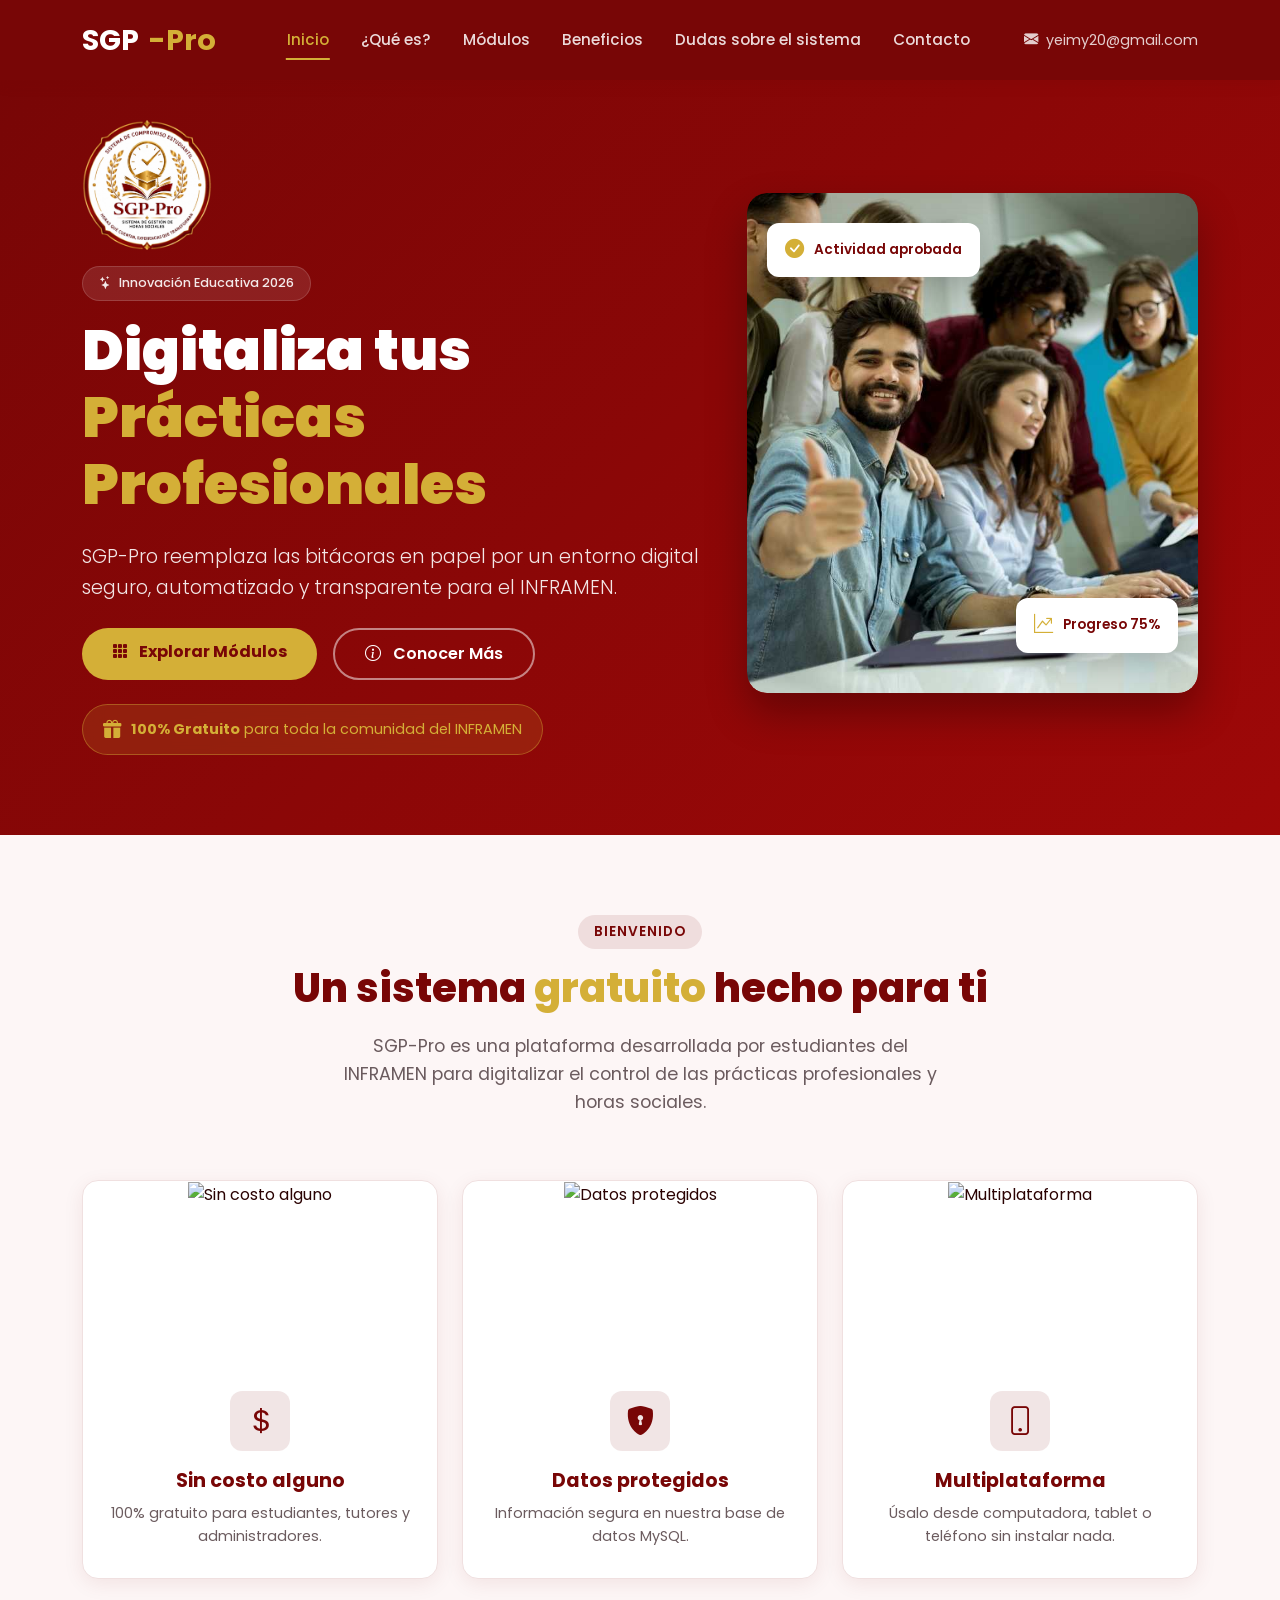
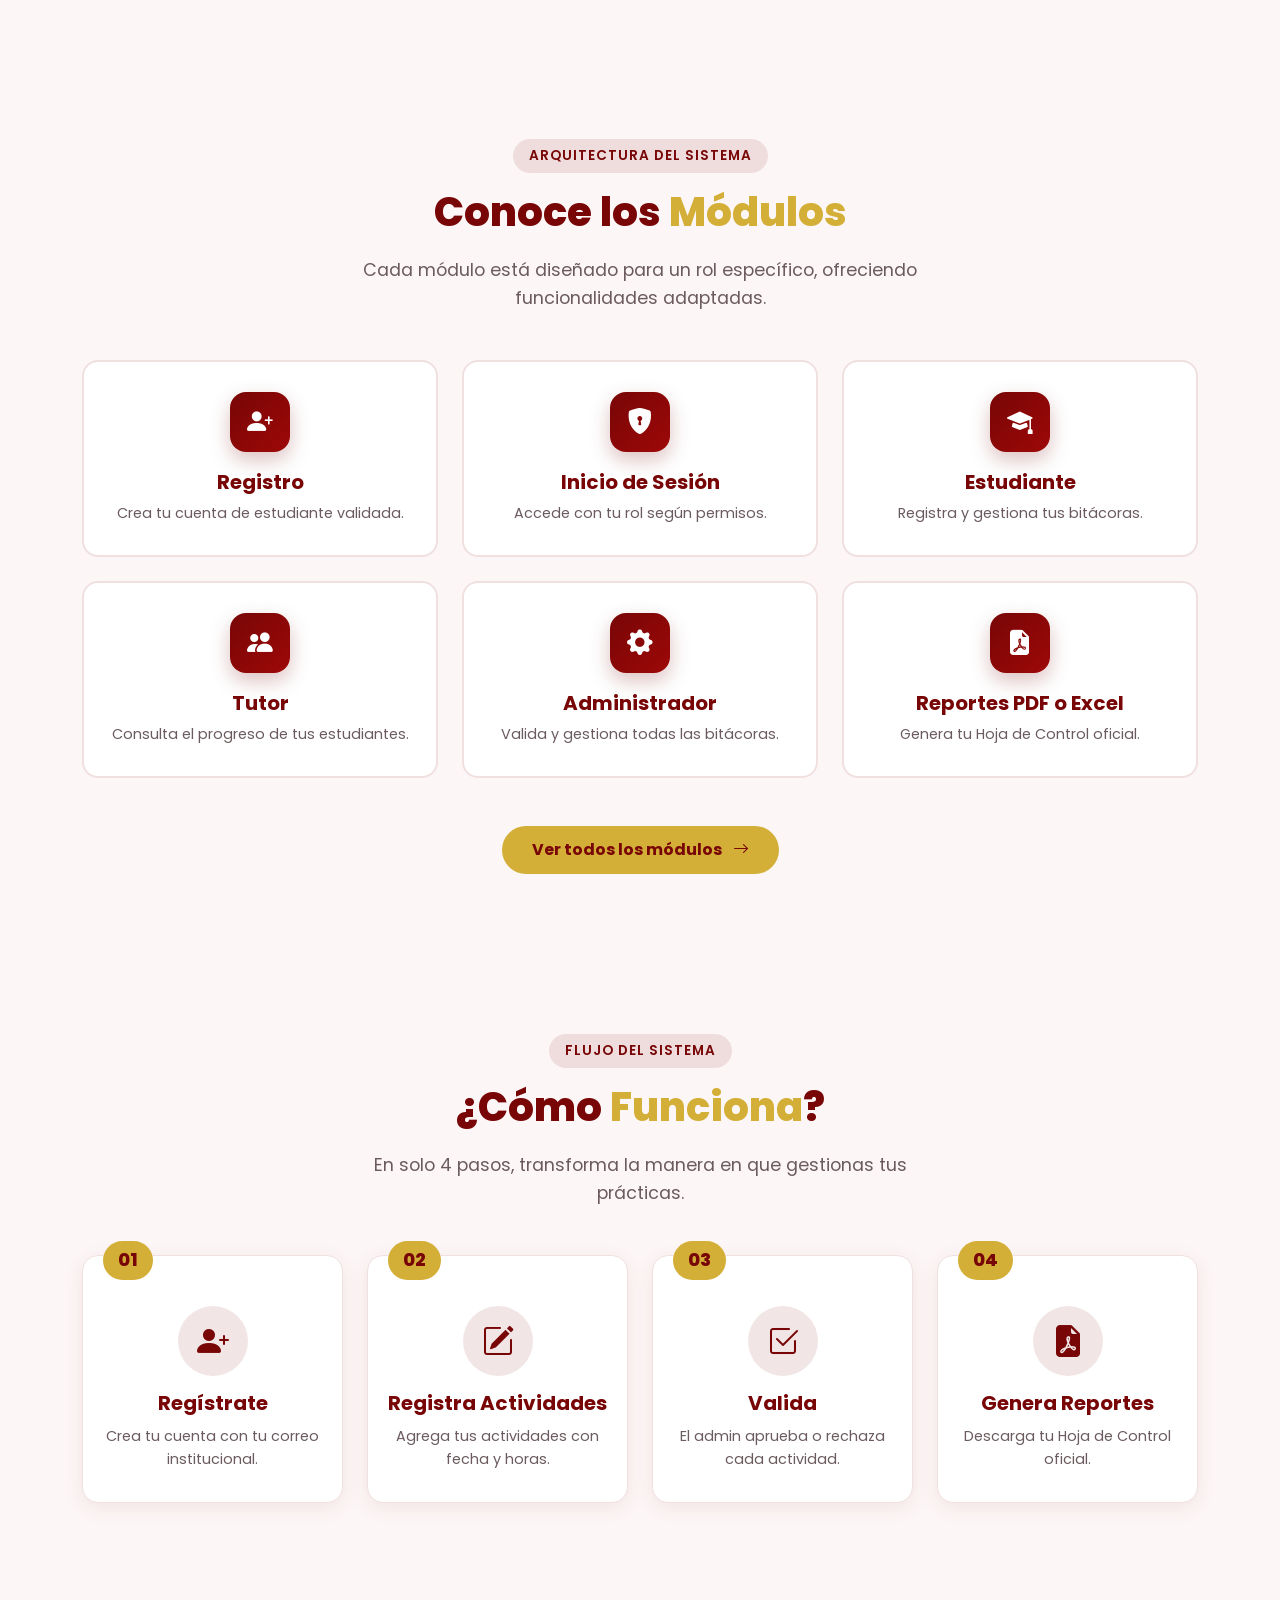
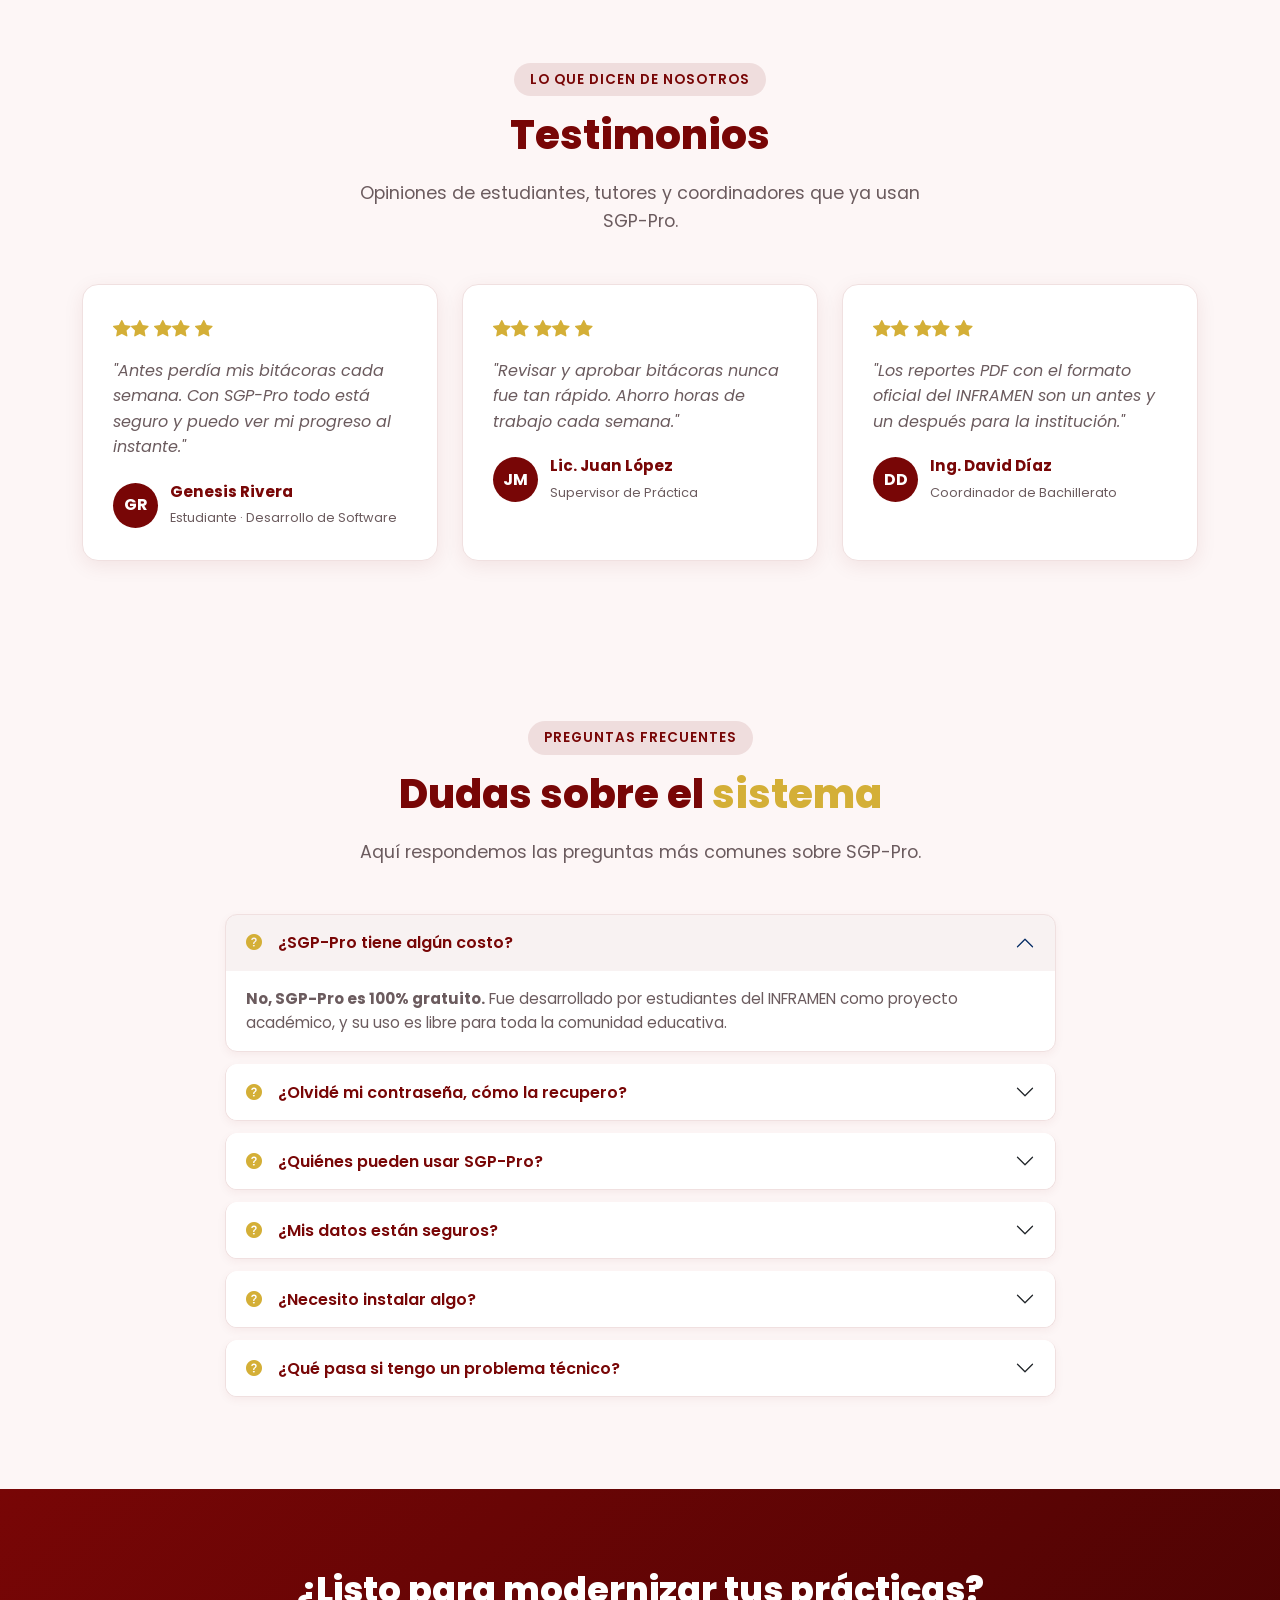
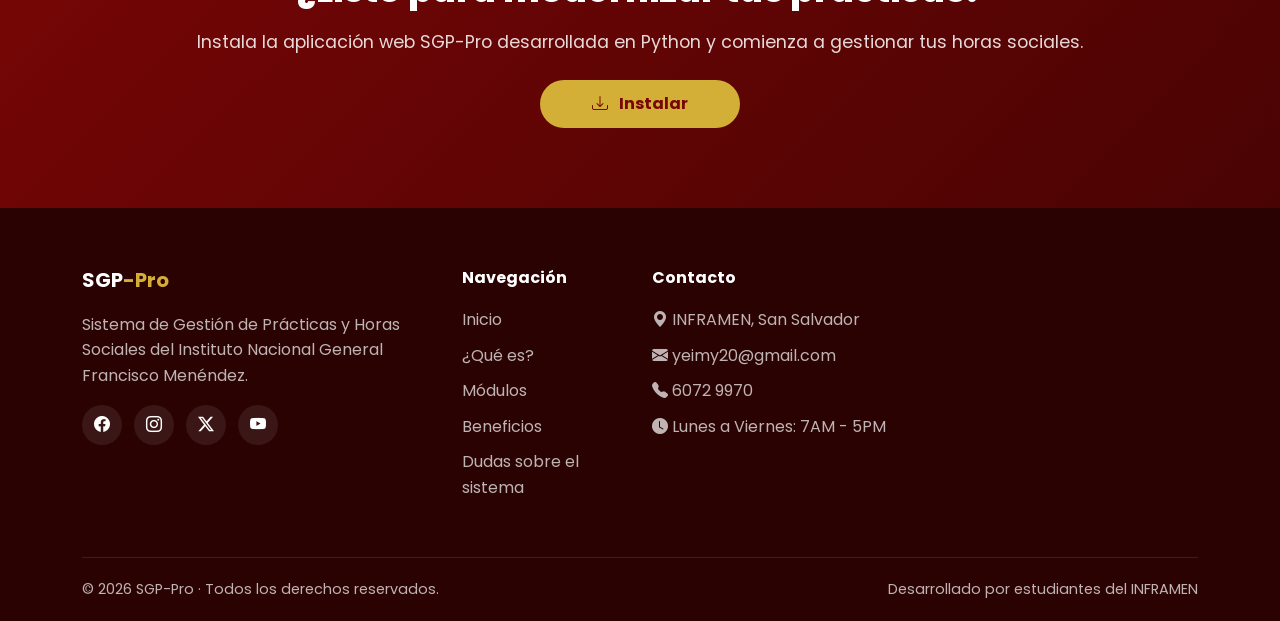
==== commit b2fc10ab: "Update print statement from 'Hello' to 'Goodbye'" ====
--- a/index.html
+++ b/index.html
@@ -177,7 +177,7 @@
                 <div class="col-md-6 col-lg-4">
                     <div class="module-card-mini">
                         <div class="module-card-icon-mini"><i class="bi bi-file-earmark-pdf-fill"></i></div>
-                        <h5>Reportes PDF</h5>
+                        <h5>Reportes PDF o Excel</h5>
                         <p>Genera tu Hoja de Control oficial.</p>
                     </div>
                 </div>
@@ -459,7 +459,7 @@
                         <li><i class="bi bi-geo-alt-fill"></i> INFRAMEN, San Salvador</li>
                         <!-- ✅ Correo de Yeimy -->
                         <li><i class="bi bi-envelope-fill"></i> yeimy20@gmail.com</li>
-                        <li><i class="bi bi-telephone-fill"></i> 7090 8861</li>
+                        <li><i class="bi bi-telephone-fill"></i> 6072 9970</li>
                         <li><i class="bi bi-clock-fill"></i> Lunes a Viernes: 7AM - 5PM</li>
                     </ul>
                 </div>
--- a/css/styles.css
+++ b/css/styles.css
@@ -45,7 +45,7 @@
 /* ==================== NAVBAR HORIZONTAL ==================== */
 .navbar-custom {
     background-color: var(--color-primary);
-    padding: 15px 0;
+    padding: 12px 0;
     box-shadow: 0 4px 12px rgba(120, 6, 6, 0.2);
     transition: all 0.3s ease;
 }
@@ -56,7 +56,7 @@
     gap: 10px;
     color: white;
     font-weight: 700;
-    font-size: 1.8rem; /* Texto un poco más grande ya que no hay logo */
+    font-size: 1.8rem;
     text-decoration: none;
 }
 
@@ -111,9 +111,17 @@
     gap: 8px;
     text-decoration: none;
     transition: color 0.3s ease;
-}
-
-.nav-contact:hover { color: var(--color-gold); }
+    cursor: pointer;
+}
+
+.nav-contact:hover {
+    color: var(--color-gold) !important;
+    transform: scale(1.05);
+}
+
+.nav-contact:active {
+    transform: scale(0.98);
+}
 
 /* ==================== HERO / CABECERAS DE PÁGINA ==================== */
 .page-header {
@@ -137,21 +145,23 @@
     margin: 0 auto;
 }
 
-/* Hero de inicio específico */
+/* Hero de inicio específico (con menos padding superior) */
 .hero-section {
     background: linear-gradient(135deg, var(--color-primary) 0%, var(--color-primary-light) 100%);
-    padding: 100px 0;
+    padding: 50px 0 80px;
     color: white;
     position: relative;
     overflow: hidden;
 }
 
-.hero-logo {
-    height: 220px; /* Antes 90px */
+/* ✅ LOGO GRANDE SIN SOMBRA NI ESPACIOS EXTRA */
+.hero-logo-large {
+    height: 130px;
     width: auto;
     display: block;
-    filter: drop-shadow(0 4px 8px rgba(0,0,0,0.3));
-    margin-bottom: 20px;
+    margin-bottom: 15px;
+    margin-top: -10px;
+    filter: none;
 }
 
 .hero-section h1 {
@@ -520,7 +530,7 @@
     font-size: 0.9rem;
 }
 
-/* ==================== RESPONSIVE ==================== */
+/* ==================== RESPONSIVE BASE ==================== */
 @media (max-width: 991.98px) {
     .hero-section h1 { font-size: 2.5rem; }
     .section-title { font-size: 2rem; }
@@ -537,4 +547,758 @@
         text-align: center;
         gap: 10px;
     }
-}+}
+
+/* ==================== BOTÓN FLOTANTE DE CONTACTO ==================== */
+.floating-contact {
+    position: fixed;
+    bottom: 25px;
+    right: 25px;
+    width: 60px;
+    height: 60px;
+    background: linear-gradient(135deg, var(--color-gold), var(--color-gold-hover));
+    color: var(--color-primary);
+    border-radius: 50%;
+    display: flex;
+    align-items: center;
+    justify-content: center;
+    font-size: 1.6rem;
+    text-decoration: none;
+    z-index: 999;
+    box-shadow: 0 10px 30px rgba(212, 175, 55, 0.5);
+    animation: pulseContact 2s infinite;
+    transition: all 0.3s;
+}
+
+.floating-contact:hover {
+    transform: scale(1.1);
+    color: var(--color-primary);
+}
+
+@keyframes pulseContact {
+    0%, 100% { box-shadow: 0 10px 30px rgba(212, 175, 55, 0.5); }
+    50% { box-shadow: 0 10px 40px rgba(212, 175, 55, 0.8), 0 0 0 10px rgba(212, 175, 55, 0.1); }
+}
+
+.floating-tooltip {
+    position: absolute;
+    right: 75px;
+    background: var(--color-primary);
+    color: white;
+    padding: 10px 15px;
+    border-radius: 10px;
+    font-size: 0.85rem;
+    white-space: nowrap;
+    opacity: 0;
+    visibility: hidden;
+    transition: all 0.3s;
+    box-shadow: 0 5px 15px rgba(0, 0, 0, 0.2);
+}
+
+.floating-tooltip::after {
+    content: '';
+    position: absolute;
+    right: -8px;
+    top: 50%;
+    transform: translateY(-50%);
+    border-left: 8px solid var(--color-primary);
+    border-top: 8px solid transparent;
+    border-bottom: 8px solid transparent;
+}
+
+.floating-contact:hover .floating-tooltip {
+    opacity: 1;
+    visibility: visible;
+}
+
+/* ==================== BADGE DE GRATUITO EN EL HERO ==================== */
+.badge-gratuito-hero {
+    display: inline-flex;
+    align-items: center;
+    gap: 10px;
+    background: rgba(212, 175, 55, 0.15);
+    border: 1px solid rgba(212, 175, 55, 0.4);
+    color: var(--color-gold);
+    padding: 10px 20px;
+    border-radius: 50px;
+    font-size: 0.9rem;
+    backdrop-filter: blur(10px);
+}
+
+.badge-gratuito-hero i { font-size: 1.15rem; flex-shrink: 0; }
+.badge-gratuito-hero strong { color: var(--color-gold); font-weight: 700; }
+
+/* Badge general del hero */
+.badge-hero {
+    display: inline-block;
+    background: rgba(255, 255, 255, 0.1);
+    color: rgba(255, 255, 255, 0.9);
+    padding: 6px 16px;
+    border-radius: 50px;
+    font-size: 0.8rem;
+    font-weight: 500;
+    border: 1px solid rgba(255, 255, 255, 0.15);
+}
+
+/* ==================== IMAGEN DEL HERO CON FLOTANTES ==================== */
+.hero-img-wrapper {
+    position: relative;
+    border-radius: 20px;
+    overflow: hidden;
+    box-shadow: 0 20px 40px rgba(0,0,0,0.3);
+    transition: transform 0.5s;
+}
+
+.hero-img-wrapper:hover { transform: scale(1.02); }
+
+.hero-img {
+    width: 100%;
+    height: 500px;
+    object-fit: cover;
+    display: block;
+}
+
+.hero-card-float {
+    position: absolute;
+    background: white;
+    padding: 12px 18px;
+    border-radius: 12px;
+    box-shadow: 0 10px 30px rgba(0, 0, 0, 0.2);
+    display: flex;
+    align-items: center;
+    gap: 10px;
+    font-size: 0.85rem;
+    font-weight: 600;
+    color: var(--color-primary);
+    animation: floatCard 3s ease-in-out infinite;
+}
+
+.hero-card-float i { font-size: 1.2rem; color: var(--color-gold); }
+.hero-card-float.card-1 { top: 30px; left: 20px; }
+.hero-card-float.card-2 { bottom: 40px; right: 20px; animation-delay: 1.5s; }
+
+@keyframes floatCard {
+    0%, 100% { transform: translateY(0); }
+    50% { transform: translateY(-10px); }
+}
+
+/* ==================== MÓDULOS MINI EN INDEX ==================== */
+.module-card-mini {
+    background: white;
+    border-radius: 16px;
+    padding: 30px 25px;
+    text-align: center;
+    border: 2px solid #f0e0e0;
+    transition: all 0.4s;
+    height: 100%;
+}
+
+.module-card-mini:hover {
+    border-color: var(--color-primary);
+    transform: translateY(-8px);
+    box-shadow: 0 20px 40px rgba(120, 6, 6, 0.15);
+}
+
+.module-card-icon-mini {
+    width: 60px;
+    height: 60px;
+    background: linear-gradient(135deg, var(--color-primary), var(--color-primary-light));
+    color: white;
+    border-radius: 16px;
+    display: flex;
+    align-items: center;
+    justify-content: center;
+    font-size: 1.6rem;
+    margin: 0 auto 18px;
+    box-shadow: 0 8px 20px rgba(120, 6, 6, 0.25);
+    transition: all 0.4s;
+}
+
+.module-card-mini:hover .module-card-icon-mini {
+    transform: rotate(-8deg) scale(1.1);
+}
+
+.module-card-mini h5 {
+    color: var(--color-primary);
+    font-weight: 700;
+    margin-bottom: 8px;
+}
+
+.module-card-mini p {
+    color: var(--color-text-muted);
+    font-size: 0.9rem;
+    margin: 0;
+}
+
+/* ==================== MÓDULOS COMPLETOS ==================== */
+.module-card-full {
+    background: white;
+    border-radius: 16px;
+    overflow: hidden;
+    box-shadow: 0 5px 20px rgba(120, 6, 6, 0.08);
+    border: 1px solid #f0e0e0;
+    transition: all 0.4s;
+    height: 100%;
+    display: flex;
+    flex-direction: column;
+}
+
+.module-card-full:hover {
+    transform: translateY(-8px);
+    box-shadow: 0 20px 40px rgba(120, 6, 6, 0.15);
+}
+
+.module-card-img-wrapper {
+    position: relative;
+    overflow: hidden;
+    height: 200px;
+}
+
+.module-card-img-wrapper img {
+    width: 100%;
+    height: 100%;
+    object-fit: cover;
+    transition: transform 0.6s;
+}
+
+.module-card-full:hover .module-card-img-wrapper img {
+    transform: scale(1.1);
+}
+
+.module-card-body {
+    padding: 25px;
+    flex: 1;
+    display: flex;
+    flex-direction: column;
+}
+
+.module-card-body h4 {
+    color: var(--color-primary);
+    font-weight: 700;
+    font-size: 1.25rem;
+    margin-bottom: 10px;
+}
+
+.module-card-body p {
+    color: var(--color-text-muted);
+    font-size: 0.9rem;
+    margin-bottom: 15px;
+}
+
+.module-features-mini {
+    list-style: none;
+    padding: 0;
+    margin: 0;
+}
+
+.module-features-mini li {
+    padding: 4px 0;
+    font-size: 0.85rem;
+    color: var(--color-text-muted);
+    display: flex;
+    align-items: center;
+    gap: 8px;
+}
+
+.module-features-mini li i {
+    color: var(--color-gold);
+    font-size: 0.95rem;
+    flex-shrink: 0;
+}
+
+/* ==================== BENEFICIOS COMPLETOS ==================== */
+.benefit-card-full {
+    background: white;
+    border-radius: 16px;
+    overflow: hidden;
+    box-shadow: 0 5px 20px rgba(120, 6, 6, 0.08);
+    border: 1px solid #f0e0e0;
+    transition: all 0.4s;
+    height: 100%;
+}
+
+.benefit-card-full:hover {
+    transform: translateY(-8px);
+    box-shadow: 0 20px 40px rgba(120, 6, 6, 0.15);
+}
+
+.benefit-img-wrapper {
+    position: relative;
+    overflow: hidden;
+    height: 180px;
+}
+
+.benefit-img-wrapper img {
+    width: 100%;
+    height: 100%;
+    object-fit: cover;
+    transition: transform 0.6s;
+}
+
+.benefit-card-full:hover .benefit-img-wrapper img {
+    transform: scale(1.1);
+}
+
+/* ✅ ICONO ROJO ARREGLADO: Ahora está dentro del marco, sin cortarse */
+.benefit-overlay-icon {
+    position: absolute;
+    bottom: 15px;      /* Antes -25px, ahora dentro */
+    right: 20px;       /* Un poco más a la izquierda */
+    width: 55px;
+    height: 55px;
+    background: linear-gradient(135deg, var(--color-primary), var(--color-primary-light));
+    color: white;
+    border-radius: 50%;
+    display: flex;
+    align-items: center;
+    justify-content: center;
+    font-size: 1.4rem;
+    box-shadow: 0 8px 20px rgba(120, 6, 6, 0.3);
+    border: 3px solid white;
+    z-index: 2;        /* Asegura que quede por encima de la imagen */
+}
+
+/* ✅ CLASE ESPECÍFICA PARA LA IMAGEN DE FILTROS (img/filtro.jpg) */
+.benefit-img-filtro {
+    width: 100%;
+    height: 100%;
+    object-fit: cover;
+    display: block;
+    transition: transform 0.6s;
+}
+
+.benefit-card-full:hover .benefit-img-filtro {
+    transform: scale(1.1);
+}
+
+.benefit-body {
+    padding: 35px 25px 25px;
+}
+
+.benefit-body h4 {
+    color: var(--color-primary);
+    font-weight: 700;
+    font-size: 1.15rem;
+    margin-bottom: 10px;
+}
+
+.benefit-body p {
+    color: var(--color-text-muted);
+    font-size: 0.9rem;
+    margin: 0;
+}
+
+/* ==================== SOCIAL LINKS EN FOOTER ==================== */
+.social-links {
+    display: flex;
+    gap: 12px;
+    margin-top: 15px;
+}
+
+.social-links a {
+    width: 40px;
+    height: 40px;
+    background: rgba(255, 255, 255, 0.08);
+    border-radius: 50%;
+    display: flex;
+    align-items: center;
+    justify-content: center;
+    color: white;
+    transition: all 0.3s;
+    text-decoration: none;
+}
+
+.social-links a:hover {
+    background: var(--color-gold);
+    color: var(--color-primary);
+    transform: translateY(-3px);
+}
+
+/* ==================== CTA SECTION ==================== */
+.cta-section {
+    background: linear-gradient(135deg, var(--color-primary) 0%, var(--color-primary-dark) 100%);
+    padding: 80px 0;
+    color: white;
+    text-align: center;
+}
+
+.cta-section h2 {
+    font-size: 2.2rem;
+    font-weight: 800;
+    color: white;
+}
+
+.cta-section p {
+    color: rgba(255, 255, 255, 0.85);
+    font-size: 1.1rem;
+}
+
+/* ==================== TARJETAS DE CARACTERÍSTICAS CON IMÁGENES ==================== */
+.feature-card-img {
+    background: white;
+    border-radius: 16px;
+    overflow: hidden;
+    box-shadow: 0 5px 20px rgba(120, 6, 6, 0.08);
+    border: 1px solid #f0e0e0;
+    transition: all 0.4s ease;
+    height: 100%;
+    display: flex;
+    flex-direction: column;
+}
+
+.feature-card-img:hover {
+    transform: translateY(-8px);
+    box-shadow: 0 20px 40px rgba(120, 6, 6, 0.15);
+}
+
+.feature-img-wrapper {
+    width: 100%;
+    height: 180px;
+    overflow: hidden;
+    position: relative;
+}
+
+.feature-img-wrapper img {
+    width: 100%;
+    height: 100%;
+    object-fit: cover;
+    transition: transform 0.6s ease;
+}
+
+.feature-card-img:hover .feature-img-wrapper img {
+    transform: scale(1.1);
+}
+
+.feature-body {
+    padding: 30px 25px;
+    text-align: center;
+    flex: 1;
+}
+
+.feature-body .card-icon {
+    margin: 0 auto 18px;
+}
+
+.feature-body h4 {
+    color: var(--color-primary);
+    font-weight: 700;
+    font-size: 1.2rem;
+    margin-bottom: 10px;
+}
+
+.feature-body p {
+    color: var(--color-text-muted);
+    font-size: 0.9rem;
+    margin: 0;
+}
+
+/* ==================== BOTÓN INSTALAR ==================== */
+#btnInstalar {
+    min-width: 200px;
+    font-weight: 700;
+    transition: all 0.3s ease;
+}
+
+#btnInstalar:disabled {
+    opacity: 0.8;
+    cursor: wait;
+}
+
+#btnInstalar:not(:disabled):hover {
+    transform: scale(1.05);
+    box-shadow: 0 10px 30px rgba(212, 175, 55, 0.5);
+}
+
+/* ==================== RESPONSIVE EXTRA ==================== */
+@media (max-width: 991.98px) {
+    .hero-img { height: 400px; }
+    .hero-card-float { font-size: 0.75rem; padding: 8px 12px; }
+    .hero-logo-large { height: 100px; margin-top: 0; }
+    .hero-section { padding: 40px 0 60px; }
+}
+
+@media (max-width: 767.98px) {
+    .hero-img { height: 320px; }
+    .hero-card-float.card-2 { display: none; }
+    .module-card-img-wrapper { height: 180px; }
+    .benefit-img-wrapper { height: 160px; }
+    .floating-contact { width: 55px; height: 55px; font-size: 1.4rem; }
+    .floating-tooltip { display: none; }
+    .hero-logo-large { height: 85px; }
+    .hero-section { padding: 30px 0 50px; }
+}
+
+@media (max-width: 575.98px) {
+    .hero-img { height: 260px; }
+    .hero-card-float.card-1 { font-size: 0.7rem; }
+    .badge-gratuito-hero { font-size: 0.75rem; padding: 8px 12px; }
+    .hero-logo-large { height: 75px; }
+    .hero-section { padding: 25px 0 40px; }
+}
+
+/* ==================== RESPONSIVE PARA LOGO GRANDE (pantallas XL) ==================== */
+@media (max-width: 1199.98px) {
+    .hero-logo-large { height: 115px; }
+}
+
+/* ==================== PAGE HEADER CON LOGO GRANDE Y VISIBLE ==================== */
+.page-header-with-logo {
+    padding: 60px 0 70px;
+    text-align: center;
+}
+
+/* ✅ LOGO GRANDE Y VISIBLE EN LA CABECERA */
+.page-header-logo-large {
+    height: 220px;
+    width: auto;
+    max-width: 90%;
+    display: block;
+    margin: 0 auto 20px;
+    filter: drop-shadow(0 8px 16px rgba(0, 0, 0, 0.25));
+    transition: transform 0.4s ease;
+}
+
+.page-header-logo-large:hover {
+    transform: scale(1.05);
+}
+
+.page-header-with-logo h1 {
+    font-size: 2.8rem;
+    font-weight: 800;
+    margin-bottom: 15px;
+}
+
+.page-header-with-logo p {
+    font-size: 1.15rem;
+    opacity: 0.9;
+    max-width: 700px;
+    margin: 0 auto;
+}
+
+/* ==================== IMAGEN INTERACTIVA ==================== */
+.interactive-img-wrapper {
+    position: relative;
+    border-radius: 20px;
+    overflow: hidden;
+    box-shadow: 0 20px 60px rgba(120, 6, 6, 0.15);
+    cursor: pointer;
+}
+
+.interactive-img-wrapper img {
+    width: 100%;
+    height: auto;
+    display: block;
+    transition: transform 0.6s ease;
+}
+
+.interactive-img-wrapper:hover img {
+    transform: scale(1.05);
+}
+
+.img-overlay {
+    position: absolute;
+    inset: 0;
+    background: linear-gradient(to top, rgba(74, 3, 3, 0.9) 0%, transparent 60%);
+    display: flex;
+    flex-direction: column;
+    align-items: center;
+    justify-content: flex-end;
+    padding: 25px;
+    color: white;
+    opacity: 0;
+    transition: opacity 0.4s;
+}
+
+.interactive-img-wrapper:hover .img-overlay {
+    opacity: 1;
+}
+
+.img-overlay i {
+    font-size: 2.5rem;
+    margin-bottom: 10px;
+    color: var(--color-gold);
+}
+
+.img-overlay span {
+    font-weight: 600;
+    font-size: 1rem;
+}
+
+/* ==================== LISTA DE CARACTERÍSTICAS ==================== */
+.feature-list-custom {
+    list-style: none;
+    padding: 0;
+    margin: 0;
+}
+
+.feature-list-custom li {
+    font-size: 1rem;
+    color: var(--color-text-dark);
+    padding: 10px 0;
+    border-bottom: 1px solid #f0e0e0;
+    display: flex;
+    align-items: flex-start;
+    gap: 10px;
+}
+
+.feature-list-custom li:last-child {
+    border-bottom: none;
+}
+
+.feature-list-custom li i {
+    font-size: 1.15rem;
+    margin-top: 3px;
+    flex-shrink: 0;
+}
+
+/* ==================== TARJETAS MVV (Misión, Visión, Valores) ==================== */
+.mvv-card {
+    background: white;
+    border-radius: 20px;
+    padding: 40px 30px;
+    height: 100%;
+    box-shadow: 0 10px 30px rgba(120, 6, 6, 0.08);
+    border: 1px solid #f0e0e0;
+    transition: all 0.4s ease;
+    text-align: center;
+    position: relative;
+    overflow: hidden;
+}
+
+.mvv-card::before {
+    content: '';
+    position: absolute;
+    top: 0;
+    left: 0;
+    right: 0;
+    height: 4px;
+    background: linear-gradient(90deg, var(--color-primary), var(--color-gold));
+    transform: scaleX(0);
+    transition: transform 0.4s ease;
+}
+
+.mvv-card:hover {
+    transform: translateY(-8px);
+    box-shadow: 0 20px 50px rgba(120, 6, 6, 0.15);
+}
+
+.mvv-card:hover::before {
+    transform: scaleX(1);
+}
+
+.mvv-icon {
+    width: 80px;
+    height: 80px;
+    background: linear-gradient(135deg, var(--color-primary), var(--color-primary-light));
+    color: white;
+    border-radius: 20px;
+    display: flex;
+    align-items: center;
+    justify-content: center;
+    font-size: 2.2rem;
+    margin: 0 auto 20px;
+    box-shadow: 0 10px 25px rgba(120, 6, 6, 0.25);
+    transition: transform 0.4s;
+}
+
+.mvv-card:hover .mvv-icon {
+    transform: rotate(-8deg) scale(1.1);
+}
+
+.mvv-card h4 {
+    color: var(--color-primary);
+    font-weight: 700;
+    font-size: 1.4rem;
+    margin-bottom: 15px;
+}
+
+.mvv-card p {
+    color: var(--color-text-muted);
+    font-size: 0.95rem;
+    line-height: 1.7;
+    margin: 0;
+    text-align: left;
+}
+
+.values-list {
+    list-style: none;
+    padding: 0;
+    margin: 0;
+    text-align: left;
+}
+
+.values-list li {
+    padding: 8px 0;
+    color: var(--color-text-muted);
+    font-size: 0.95rem;
+    display: flex;
+    align-items: center;
+    gap: 10px;
+}
+
+.values-list li i {
+    color: var(--color-gold);
+    font-size: 1.1rem;
+}
+
+/* ==================== TARJETAS DE TECNOLOGÍAS ==================== */
+.tech-card {
+    background: white;
+    border-radius: 16px;
+    padding: 25px 15px;
+    text-align: center;
+    box-shadow: 0 5px 20px rgba(120, 6, 6, 0.08);
+    border: 1px solid #f0e0e0;
+    transition: all 0.4s ease;
+    height: 100%;
+}
+
+.tech-card:hover {
+    transform: translateY(-8px);
+    box-shadow: 0 15px 35px rgba(120, 6, 6, 0.15);
+    border-color: var(--color-gold);
+}
+
+.tech-card i {
+    font-size: 2.5rem;
+    color: var(--color-primary);
+    margin-bottom: 15px;
+    display: block;
+    transition: transform 0.4s;
+}
+
+.tech-card:hover i {
+    color: var(--color-gold);
+    transform: scale(1.15);
+}
+
+.tech-card h6 {
+    color: var(--color-primary);
+    font-weight: 700;
+    font-size: 1rem;
+    margin-bottom: 5px;
+}
+
+.tech-card small {
+    color: var(--color-text-muted);
+    font-size: 0.8rem;
+}
+
+/* ==================== RESPONSIVE PAGE HEADER CON LOGO GRANDE ==================== */
+@media (max-width: 991.98px) {
+    .page-header-logo-large { height: 180px; }
+    .page-header-with-logo h1 { font-size: 2.3rem; }
+}
+
+@media (max-width: 767.98px) {
+    .page-header-logo-large { height: 140px; }
+    .page-header-with-logo h1 { font-size: 2rem; }
+    .mvv-card { padding: 30px 22px; }
+}
+
+@media (max-width: 575.98px) {
+    .page-header-logo-large { height: 110px; }
+    .page-header-with-logo { padding: 40px 0 50px; }
+    .page-header-with-logo h1 { font-size: 1.7rem; }
+    .page-header-with-logo p { font-size: 0.95rem; }
+}
